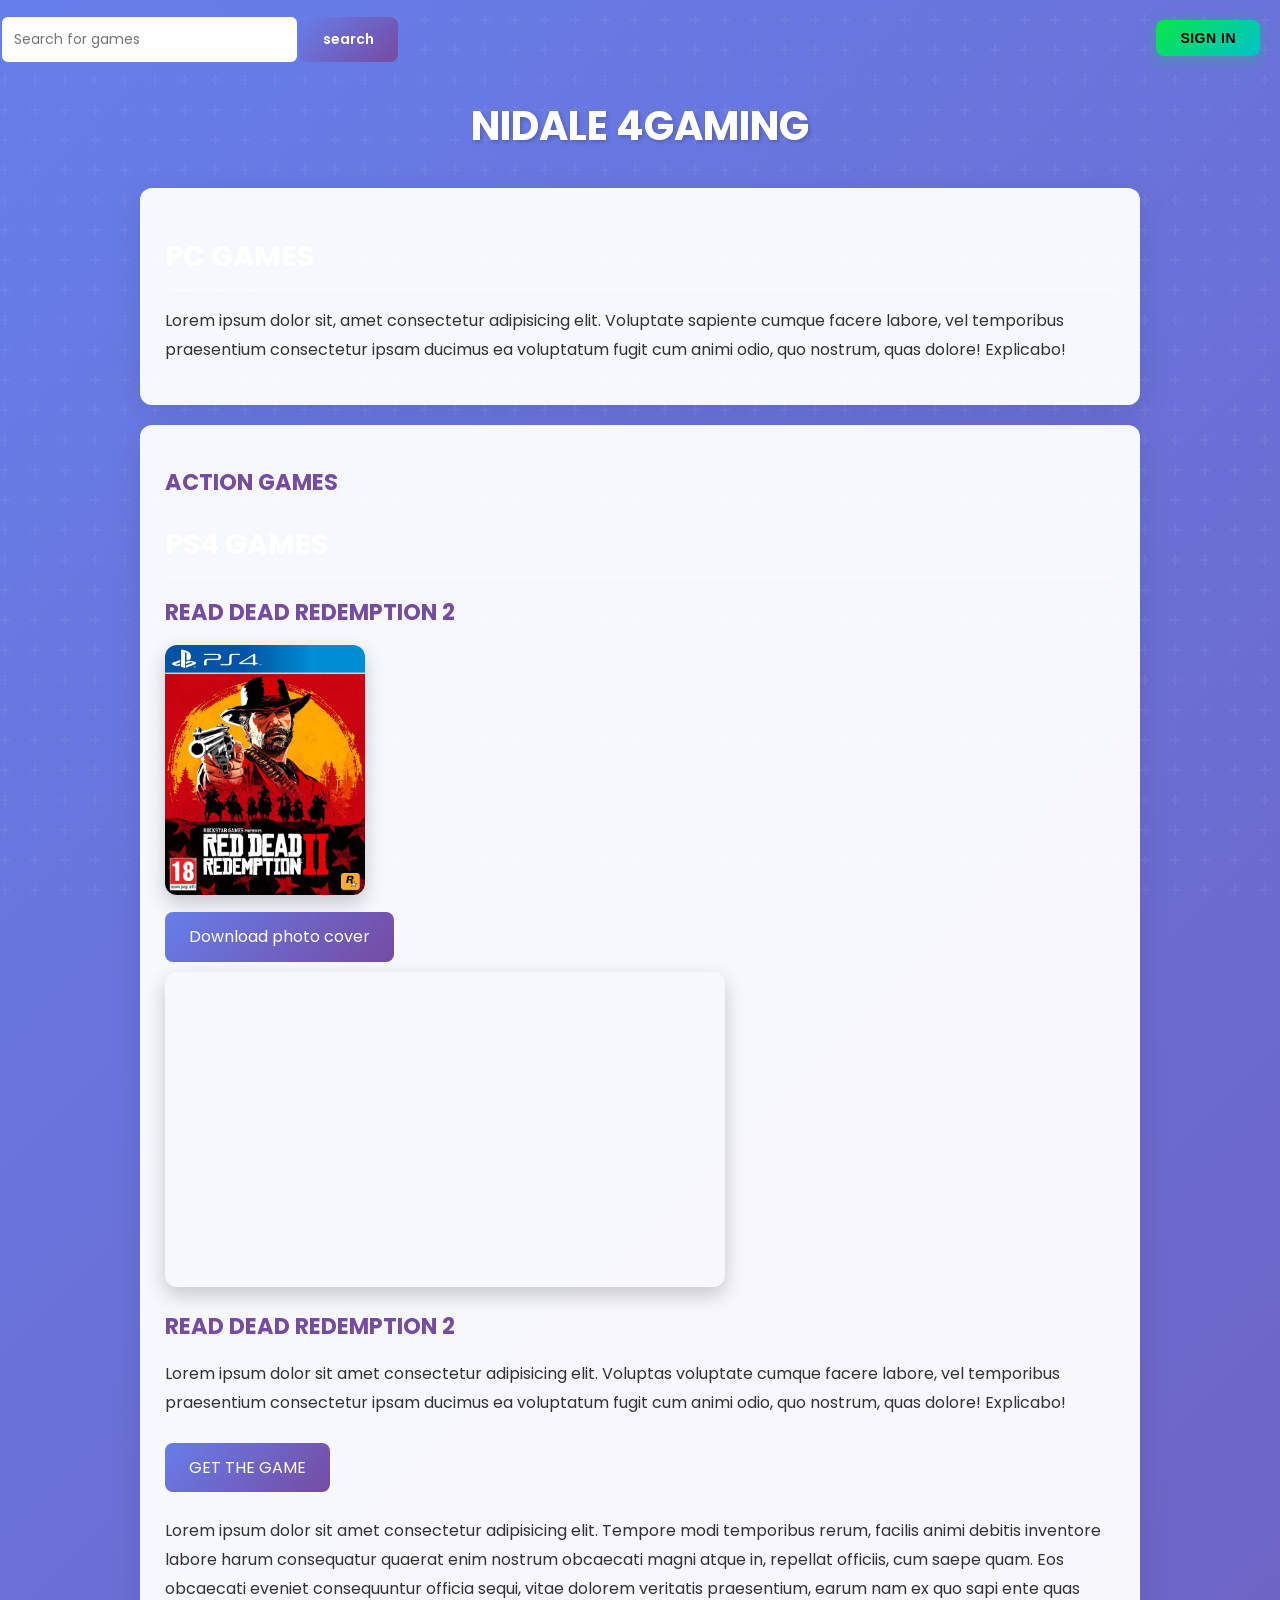
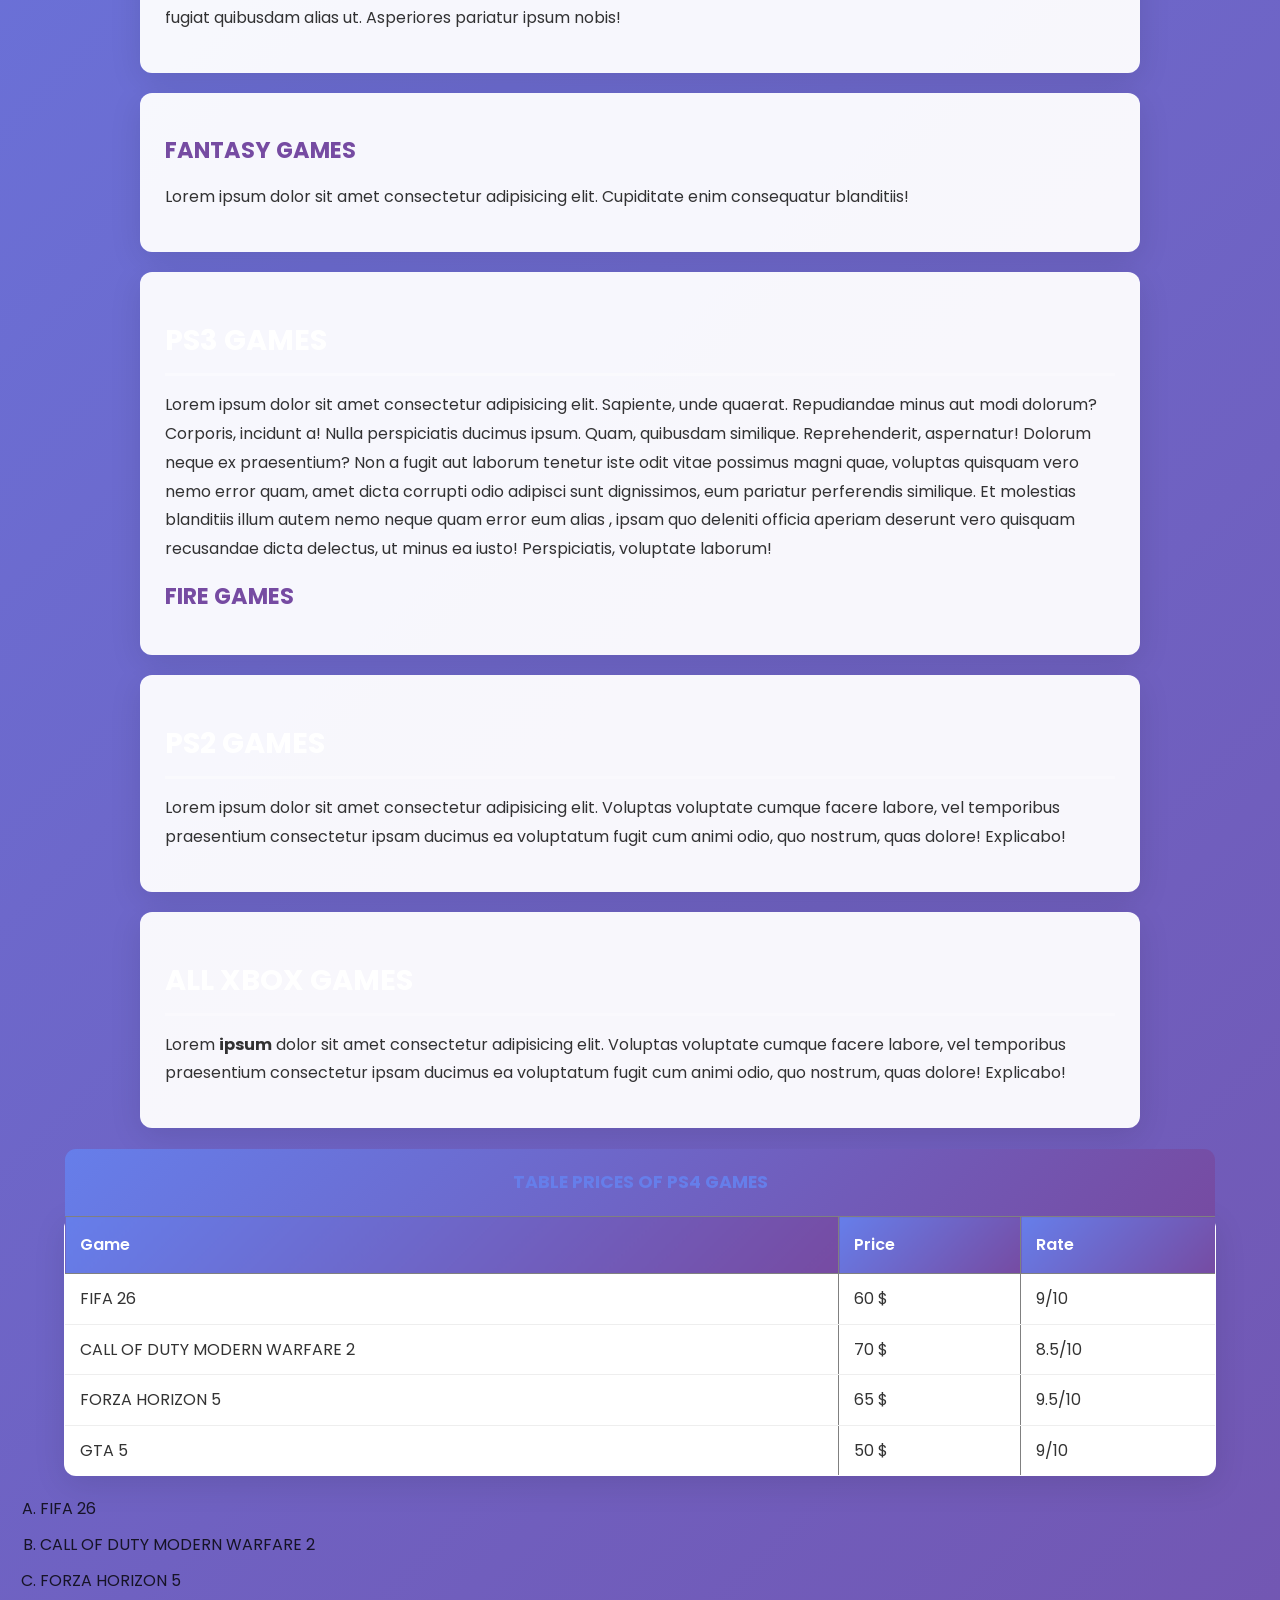
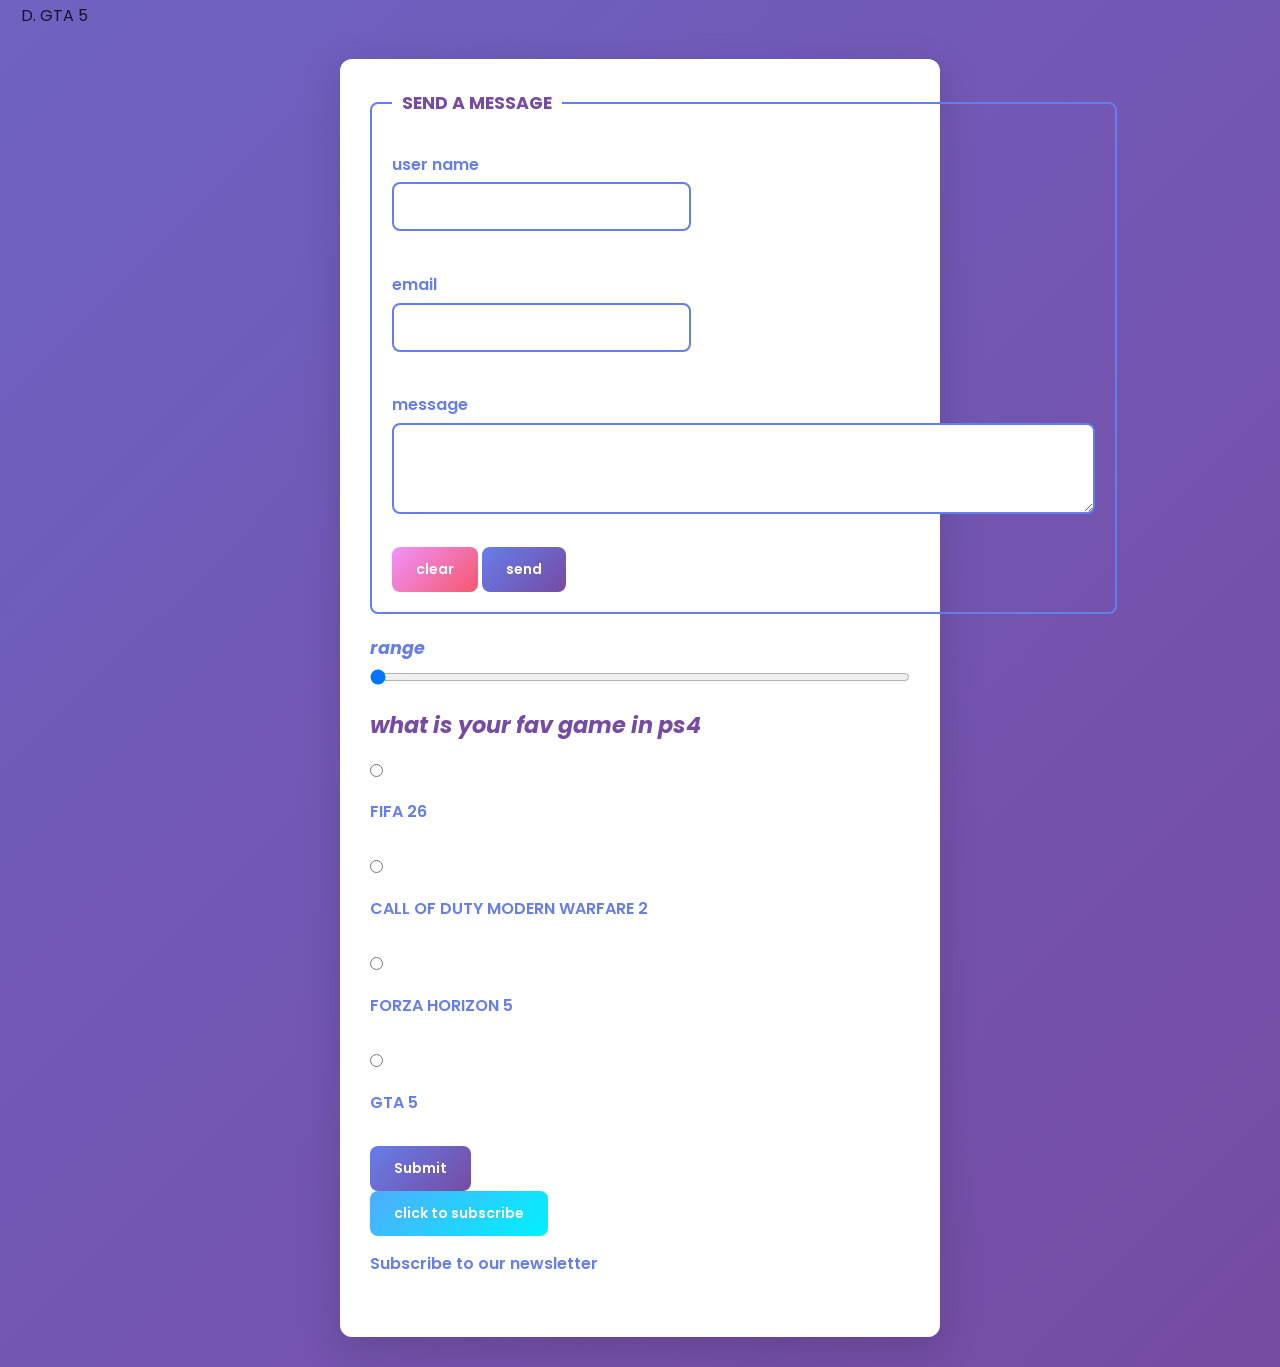
==== index.html @ a17e1242 "Add files via upload" ====
<!DOCTYPE html>
<html lang="en">
<head>
    <meta charset="UTF-8">
    <meta name="viewport" content="width=device-width, initial-scale=1.0">
    <title>NIDALE 4GAMING</title>
    <link href="https://fonts.googleapis.com/css2?family=Poppins:wght@400;600;700&display=swap" rel="stylesheet">
    <style>
        * {
            margin: 0;
            padding: 0;
            box-sizing: border-box;
        }
        
        body {
            font-family: 'Poppins', sans-serif;
            background: linear-gradient(135deg, #667eea 0%, #764ba2 100%);
            color: #333;
            line-height: 1.6;
        }
        
        body::before {
            content: '';
            position: fixed;
            width: 100%;
            height: 100%;
            background: url("data:image/svg+xml,%3Csvg width='60' height='60' viewBox='0 0 60 60' xmlns='http://www.w3.org/2000/svg'%3E%3Cg fill='none' fill-rule='evenodd'%3E%3Cg fill='%23ffffff' fill-opacity='0.05'%3E%3Cpath d='M36 34v-4h-2v4h-4v2h4v4h2v-4h4v-2h-4zm0-30V0h-2v4h-4v2h4v4h2V6h4V4h-4zM6 34v-4H4v4H0v2h4v4h2v-4h4v-2H6zM6 4V0H4v4H0v2h4v4h2V6h4V4H6z'/%3E%3C/g%3E%3C/g%3E%3C/svg%3E");
            pointer-events: none;
            z-index: -1;
        }
        
        h1 {
            text-align: center;
            font-size: 2.5rem;
            margin: 30px 0;
            color: white;
            text-shadow: 2px 2px 4px rgba(0, 0, 0, 0.2);
            animation: slideDown 0.8s ease-out;
        }
        
        h2 {
            color: white;
            font-size: 1.8rem;
            margin: 20px 0 10px;
            border-bottom: 3px solid rgba(255, 255, 255, 0.3);
            padding-bottom: 10px;
            animation: fadeInLeft 0.6s ease-out;
        }
        
        h3 {
            color: #764ba2;
            font-size: 1.4rem;
            margin: 15px 0;
            animation: fadeInRight 0.6s ease-out;
        }
        
        h4 {
            color: #667eea;
            font-size: 1.1rem;
        }
        
        p {
            margin: 15px 0;
            color: rgba(0, 0, 0, 0.8);
            line-height: 1.8;
        }
        
        a {
            color: white;
            text-decoration: none;
            transition: all 0.3s ease;
            position: relative;
            display: inline-block;
        }
        
        a:hover {
            transform: translateY(-3px);
            text-shadow: 0 5px 15px rgba(0, 0, 0, 0.3);
        }
        
        section {
            background: rgba(255, 255, 255, 0.95);
            padding: 25px;
            margin: 20px auto;
            border-radius: 12px;
            max-width: 1000px;
            box-shadow: 0 8px 32px rgba(0, 0, 0, 0.1);
            animation: fadeInUp 0.6s ease-out;
        }
        
        input[type="search"],
        input[type="text"],
        input[type="email"],
        textarea {
            padding: 12px;
            border: 2px solid #667eea;
            border-radius: 8px;
            font-size: 14px;
            transition: all 0.3s ease;
            font-family: inherit;
        }
        
        input[type="search"]:focus,
        input[type="text"]:focus,
        input[type="email"]:focus,
        textarea:focus {
            outline: none;
            border-color: #764ba2;
            box-shadow: 0 0 15px rgba(102, 126, 234, 0.3);
            transform: scale(1.02);
        }
        
        input[type="submit"],
        input[type="reset"],
        input[type="button"] {
            padding: 12px 24px;
            border: none;
            border-radius: 8px;
            font-weight: 600;
            cursor: pointer;
            transition: all 0.3s ease;
            font-size: 14px;
            font-family: inherit;
        }
        
        input[type="submit"] {
            background: linear-gradient(135deg, #667eea 0%, #764ba2 100%);
            color: white;
        }
        
        input[type="submit"]:hover {
            transform: translateY(-3px);
            box-shadow: 0 10px 25px rgba(102, 126, 234, 0.4);
        }
        
        input[type="submit"]:active {
            transform: translateY(-1px);
        }
        
        input[type="reset"] {
            background: linear-gradient(135deg, #f093fb 0%, #f5576c 100%);
            color: white;
        }
        
        input[type="reset"]:hover {
            transform: translateY(-3px);
            box-shadow: 0 10px 25px rgba(245, 87, 108, 0.4);
        }
        
        input[type="button"] {
            background: linear-gradient(135deg, #4facfe 0%, #00f2fe 100%);
            color: white;
        }
        
        input[type="button"]:hover {
            transform: translateY(-3px);
            box-shadow: 0 10px 25px rgba(79, 172, 254, 0.4);
        }
        
        a[download],
        a[href *="ROCKSTAR"] {
            background: linear-gradient(135deg, #667eea 0%, #764ba2 100%);
            color: white;
            padding: 12px 24px;
            border-radius: 8px;
            display: inline-block;
            margin: 10px 0;
        }
        
        a[download]:hover,
        a[href *="ROCKSTAR"]:hover {
            transform: translateY(-3px);
            box-shadow: 0 10px 25px rgba(102, 126, 234, 0.4);
        }
        
        img {
            border-radius: 12px;
            transition: transform 0.3s ease;
            box-shadow: 0 8px 20px rgba(0, 0, 0, 0.2);
        }
        
        img:hover {
            transform: scale(1.08) rotate(1deg);
        }
        
        iframe {
            border-radius: 12px;
            box-shadow: 0 8px 20px rgba(0, 0, 0, 0.2);
            transition: transform 0.3s ease;
        }
        
        iframe:hover {
            transform: translateY(-5px);
        }
        
        table {
            width: 90%;
            margin: 20px auto;
            border-collapse: collapse;
            background: white;
            border-radius: 12px;
            overflow: hidden;
            box-shadow: 0 8px 32px rgba(0, 0, 0, 0.1);
        }
        
        table caption {
            background: linear-gradient(135deg, #667eea 0%, #764ba2 100%);
            color: white;
            padding: 20px;
            font-size: 1.2rem;
            font-weight: 600;
        }
        
        table th {
            background: linear-gradient(135deg, #667eea 0%, #764ba2 100%);
            color: white;
            padding: 15px;
            text-align: left;
            font-weight: 600;
        }
        
        table td {
            padding: 12px 15px;
            border-bottom: 1px solid #eee;
        }
        
        table tbody tr:hover {
            background: rgba(102, 126, 234, 0.1);
            transform: scale(1.01);
            transition: all 0.2s ease;
        }
        
        form {
            background: white;
            padding: 30px;
            border-radius: 12px;
            max-width: 600px;
            margin: 30px auto;
            box-shadow: 0 12px 40px rgba(0, 0, 0, 0.15);
        }
        
        fieldset {
            border: 2px solid #667eea;
            border-radius: 8px;
            padding: 20px;
            margin-bottom: 20px;
        }
        
        legend {
            color: #764ba2;
            font-weight: 700;
            padding: 0 10px;
            font-size: 1.1rem;
        }
        
        label {
            display: block;
            margin: 15px 0 5px;
            font-weight: 600;
            color: #667eea;
        }
        
        input[type="radio"],
        input[type="checkbox"] {
            margin-right: 8px;
            cursor: pointer;
            accent-color: #667eea;
        }
        
        input[type="range"] {
            width: 100%;
            cursor: pointer;
        }
        
        ol, ul {
            margin: 20px 0 20px 40px;
            color: rgba(0, 0, 0, 0.8);
        }
        
        li {
            margin: 10px 0;
            transition: all 0.2s ease;
        }
        
        li:hover {
            color: #667eea;
            transform: translateX(5px);
        }
        
        hr {
            border: none;
            height: 2px;
            background: linear-gradient(90deg, transparent, #667eea, transparent);
            margin: 30px 0;
        }
        
        div {
            animation: fadeIn 0.8s ease-out;
        }
        
        @keyframes slideDown {
            from {
                opacity: 0;
                transform: translateY(-30px);
            }
            to {
                opacity: 1;
                transform: translateY(0);
            }
        }
        
        @keyframes fadeInUp {
            from {
                opacity: 0;
                transform: translateY(20px);
            }
            to {
                opacity: 1;
                transform: translateY(0);
            }
        }
        
        @keyframes fadeInLeft {
            from {
                opacity: 0;
                transform: translateX(-20px);
            }
            to {
                opacity: 1;
                transform: translateX(0);
            }
        }
        
        @keyframes fadeInRight {
            from {
                opacity: 0;
                transform: translateX(20px);
            }
            to {
                opacity: 1;
                transform: translateX(0);
            }
        }
        
        @keyframes fadeIn {
            from {
                opacity: 0;
            }
            to {
                opacity: 1;
            }
        }
        
        @media (max-width: 768px) {
            h1 {
                font-size: 2rem;
            }
            
            h2 {
                font-size: 1.5rem;
            }
            
            section, form {
                margin: 15px;
                padding: 15px;
            }
            
            table {
                width: 95%;
            }
        }

        /* Sign In Button Styles */
        .signin-btn {
            position: fixed;
            top: 20px;
            right: 20px;
            z-index: 100;
            padding: 10px 24px;
            background: linear-gradient(135deg, #08e647 0%, #00c3cc 100%);
            color: black;
            border: none;
            border-radius: 8px;
            font-weight: 700;
            font-size: 14px;
            cursor: pointer;
            transition: all 0.4s cubic-bezier(0.34, 1.56, 0.64, 1);
            box-shadow: 0 4px 15px rgba(8, 230, 71, 0.3);
            text-transform: uppercase;
            letter-spacing: 0.5px;
        }

        .signin-btn:hover {
            transform: translateY(-3px) scale(1.05);
            box-shadow: 0 12px 25px rgba(8, 230, 71, 0.5), 0 0 30px rgba(0, 195, 204, 0.4);
            background: linear-gradient(135deg, #00c3cc 0%, #08e647 100%);
        }

        .signin-btn:active {
            transform: translateY(-1px) scale(0.98);
        }

        /* Modal Login Styles */
        .login-modal {
            display: none;
            position: fixed;
            z-index: 1000;
            left: 0;
            top: 0;
            width: 100%;
            height: 100%;
            background: rgba(0, 0, 0, 0.7);
            backdrop-filter: blur(4px);
            animation: fadeIn 0.3s ease;
        }

        .login-modal.active {
            display: flex;
            justify-content: center;
            align-items: center;
        }

        .login-modal-content {
            background: linear-gradient(135deg, #1a1a2e 0%, #16213e 100%);
            padding: 40px;
            border-radius: 16px;
            max-width: 450px;
            width: 90%;
            box-shadow: 0 20px 60px rgba(0, 0, 0, 0.4);
            animation: slideUp 0.4s cubic-bezier(0.34, 1.56, 0.64, 1);
            position: relative;
        }

        .login-modal-content h2 {
            color: #e8f1ff;
            font-size: 22px;
            margin-bottom: 10px;
            text-align: center;
            border: none;
            padding: 0;
        }

        .login-modal-content p {
            color: #a0b0c8;
            text-align: center;
            font-size: 13px;
            margin-bottom: 20px;
        }

        .close-modal {
            position: absolute;
            right: 20px;
            top: 20px;
            font-size: 28px;
            font-weight: bold;
            color: #e8f1ff;
            cursor: pointer;
            background: none;
            border: none;
            transition: transform 0.2s ease;
        }

        .close-modal:hover {
            transform: rotate(90deg);
        }

        .modal-form {
            display: flex;
            flex-direction: column;
        }

        .modal-form .input-box {
            margin-bottom: 18px;
        }

        .modal-form label {
            color: #e8f1ff;
            font-size: 13px;
            display: block;
            margin-bottom: 6px;
            font-weight: 600;
        }

        .modal-form input {
            width: 100%;
            padding: 12px;
            border-radius: 8px;
            border: 1px solid #0d7376;
            background: #0f1419;
            color: white;
            outline: none;
            transition: all 0.3s ease;
            font-family: inherit;
        }

        .modal-form input:focus {
            box-shadow: 0 0 15px rgba(8, 230, 71, 0.4);
            border-color: #08e647;
            background: #151b24;
        }

        .modal-form .forgot-pwd {
            text-align: right;
            margin-bottom: 14px;
        }

        .modal-form .forgot-pwd a {
            color: #6ba3ff;
            font-size: 12px;
            text-decoration: none;
            transition: color 0.3s ease;
        }

        .modal-form .forgot-pwd a:hover {
            color: #8bb7ff;
        }

        .modal-form .login-btn {
            width: 100%;
            padding: 12px;
            border: none;
            border-radius: 8px;
            background: linear-gradient(135deg, #08e647 0%, #00c3cc 100%);
            color: black;
            font-weight: bold;
            cursor: pointer;
            position: relative;
            overflow: hidden;
            transition: all 0.4s cubic-bezier(0.34, 1.56, 0.64, 1);
            box-shadow: 0 4px 15px rgba(8, 230, 71, 0.3);
            text-transform: uppercase;
            letter-spacing: 0.5px;
            font-size: 13px;
        }

        .modal-form .login-btn:hover {
            transform: translateY(-3px) scale(1.02);
            box-shadow: 0 12px 25px rgba(8, 230, 71, 0.5);
        }

        .modal-form .login-btn:active {
            transform: translateY(-1px) scale(0.98);
        }

        .modal-divider {
            text-align: center;
            margin: 16px 0;
            color: #7a8fa8;
            font-size: 12px;
            position: relative;
        }

        .modal-divider::before,
        .modal-divider::after {
            content: '';
            position: absolute;
            top: 50%;
            width: 30%;
            height: 1px;
            background: #0d7376;
        }

        .modal-divider::before {
            left: 0;
        }

        .modal-divider::after {
            right: 0;
        }

        .modal-signup {
            text-align: center;
            color: #a0b0c8;
            font-size: 12px;
            margin-top: 16px;
        }

        .modal-signup a {
            color: #6ba3ff;
            text-decoration: none;
            font-weight: 600;
            transition: color 0.3s ease;
        }

        .modal-signup a:hover {
            color: #8bb7ff;
        }

        @keyframes slideUp {
            from {
                opacity: 0;
                transform: translateY(30px);
            }
            to {
                opacity: 1;
                transform: translateY(0);
            }
        }
    </style>
</head>
<body>
   <!-- Sign In Button -->
   <button class="signin-btn" id="signinBtn">Sign In</button>

   <!-- Login Modal -->
   <div class="login-modal" id="loginModal">
      <div class="login-modal-content">
         <button class="close-modal" id="closeModal">&times;</button>
         
         <h2>Sign in to Your Account</h2>
         <p>Access exclusive gaming content and features</p>

         <form class="modal-form" method="post">
            <div class="input-box">
               <label for="modal-email">Email <span style="color:#ff6b6b;">*</span></label>
               <input type="email" id="modal-email" name="email" placeholder="Enter your email" required>
            </div>

            <div class="input-box">
               <label for="modal-password">Password <span style="color:#ff6b6b;">*</span></label>
               <input type="password" id="modal-password" name="password" placeholder="Enter your password" required>
            </div>

            <div class="forgot-pwd">
               <a href="#">Forgot Password?</a>
            </div>

            <button type="submit" class="login-btn">Sign In</button>
         </form>

         <div class="modal-divider">or</div>

         <div style="text-align:center; margin-bottom:16px;">
            <a href="#" style="display:inline-block; width:100%; padding:10px; background:linear-gradient(135deg, rgba(255,255,255,0.1), rgba(0,0,0,0.1)); border:1px solid rgba(255,255,255,0.1); border-radius:8px; color:#e8f1ff; text-decoration:none; font-size:13px; font-weight:600; transition:all 0.3s ease;">
               Sign in with Google
            </a>
         </div>

         <div class="modal-signup">
            Don't have an account? <a href="#">Create Now</a>
         </div>
      </div>
   </div>

   <div>
      <label for="search">
      <input type="search" id="search" name="search" placeholder="Search for games "><input type="submit" value="search">
      </label>
   </div>
 <h1>NIDALE 4GAMING</h1>
 <section>
  <h2>PC GAMES</h2>
<P>Lorem ipsum dolor sit, amet consectetur adipisicing elit. Voluptate sapiente 
    cumque facere labore, vel temporibus praesentium consectetur
     ipsam ducimus ea voluptatum fugit cum animi odio, quo nostrum,
      quas dolore! Explicabo!
 </P>
 </section>
 
<section>
<H3>ACTION GAMES</H3>
 <H2>PS4 GAMES</H2>
 <H3>READ DEAD REDEMPTION 2  </H3>
 <img width="200" title="RED DEAD 2 PS4 " src="rdr2.jpg" >
 <br>
 <a download="RDR2 PS4 COVER" href="rdr2.jpg" >Download photo cover</a>
 <br>
<iframe 
    width="560" 
    height="315" 
    src="https://www.youtube-nocookie.com/embed/gmA6MrX81z4" 
    title="YouTube video player" 
    frameborder="0" 
    allow="accelerometer; autoplay; clipboard-write; encrypted-media; gyroscope; picture-in-picture; web-share" 
    allowfullscreen>
</iframe>
 <p></p>
<h3>READ DEAD REDEMPTION 2</h3>

 <P>Lorem ipsum dolor sit amet consectetur adipisicing elit. Voluptas
     voluptate cumque facere labore, vel temporibus praesentium consectetur
      ipsam ducimus ea voluptatum fugit cum animi odio, quo nostrum,
       quas dolore! Explicabo!</P>
 <a  href="http://WWW.ROCKSTARGAMES.COM">GET THE GAME </a>
 <P>Lorem ipsum dolor sit amet consectetur adipisicing elit. Tempore modi
     temporibus rerum, facilis animi debitis inventore labore harum consequatur
      quaerat enim nostrum obcaecati magni atque in, repellat officiis, cum saepe
       quam. Eos obcaecati eveniet consequuntur officia sequi, vitae dolorem veritatis
        praesentium, earum nam ex quo sapi
    ente quas fugiat quibusdam alias ut. Asperiores pariatur ipsum nobis! </P>
</section>

<section>
<H3>FANTASY GAMES</H3> 
<P>Lorem ipsum dolor sit amet consectetur adipisicing elit.
     Cupiditate enim consequatur blanditiis!</P>
</section>

<section>
 <H2>PS3 GAMES</H2>
 <P>Lorem ipsum dolor sit amet consectetur adipisicing elit. Sapiente, unde quaerat.
    Repudiandae minus aut modi dolorum? Corporis, incidunt a! Nulla perspiciatis
     ducimus ipsum. Quam, quibusdam similique. Reprehenderit, aspernatur!
      Dolorum neque ex praesentium? Non a fugit aut laborum tenetur iste odit 
      vitae possimus magni quae, voluptas quisquam vero nemo error quam, amet
       dicta corrupti odio adipisci sunt dignissimos, eum pariatur perferendis 
       similique. Et molestias blanditiis illum autem nemo neque quam error eum alias
       , ipsam quo deleniti officia aperiam deserunt vero quisquam recusandae 
    dicta delectus, ut minus ea iusto! Perspiciatis, voluptate laborum!</P>
 <H3>FIRE GAMES</H3>
</section>

<section>
 <H2>PS2 GAMES</H2>
   <P>Lorem ipsum dolor sit amet consectetur adipisicing elit. Voluptas voluptate cumque facere labore,
      vel temporibus praesentium consectetur ipsam ducimus ea voluptatum fugit cum animi odio,
         quo nostrum, quas dolore! Explicabo!</P>
</section>

<section>
 <H2>ALL XBOX GAMES</H2>
      <p>
         Lorem <strong>ipsum</strong> dolor sit amet consectetur adipisicing elit.
          Voluptas voluptate cumque facere labore, vel temporibus praesentium 
          consectetur ipsam ducimus ea voluptatum fugit cum animi odio, quo nostrum, quas dolore! Explicabo!
      </p>
</section>

 <table  border="1">
    <caption><H4>TABLE  PRICES OF PS4 GAMES</H4></caption>
      <thead>
         <tr>
         <th>Game</th>
         <th>Price</th>
         <th>Rate</th>
         </tr>
      </thead>
      <tbody>
           <tr>
           <td>FIFA 26</td>
           <td>60 $</td>
           <td>9/10</td>
           </tr>
              <tr>
               <td>CALL OF DUTY MODERN WARFARE 2</td>
               <td>70 $</td>
               <td>8.5/10</td>
            </tr>
             <tr>
              <td>FORZA HORIZON 5</td>   
               <td>65 $</td>
                <td>9.5/10</td>
            </tr>
            <tr>
                <td>GTA 5</td>
                <td>50 $</td>
                <td>9/10</td>
            </tr>
        </tbody>
    </table>

    <ol type="A">
                <LI>FIFA 26</LI>
                <LI>CALL OF DUTY MODERN WARFARE 2</LI>
                <LI>FORZA HORIZON 5</LI>
                <LI>GTA 5</LI>
    </ol>

    <form method="post" >
        <fieldset>
            <legend>SEND A MESSAGE </legend>
 <label for="txt">user name</label>
 <input type="text" id="txt" name="txt" required><br><br>
 <label for="email">email</label>
 <input type="email" id="email" name="email" required><br><br>
 <label for="msg">message</label>
 <textarea id="msg" name="msg" required rows="3" cols="55"></textarea><br><br> 
 <input type="reset" value="clear">
 <input type="submit" value="send">
         </fieldset>   
<label for="range"><i><h4>range</h4></i></label>
<input type="range" id="range" name="range" min="0" max="10" value="0" step="1">
<h3><i>what is your fav game in ps4 </i></h3>
   <div>
      <input type="radio" id="fifa" name="favgame" value="fifa">
      <label for="fifa">FIFA 26</label><br>
      <input type="radio" id="cod" name="favgame" value="cod">
      <label for="cod">CALL OF DUTY MODERN WARFARE 2</label><br>
      <input type="radio" id="forza" name="favgame" value="forza">
      <label for="forza">FORZA HORIZON 5</label><br>
      <input type="radio" id="gta" name="favgame" value="gta">
      <label for="gta">GTA 5</label><br>
      <input type="submit">
   </div>
   <input type="button" id="subscribe" name="subscribe" value="click to subscribe"><br>
<label for="subscribe">Subscribe to our newsletter</label><br>
</form>
</body>

<script>
   // Modal Login Functionality
   const signinBtn = document.getElementById('signinBtn');
   const loginModal = document.getElementById('loginModal');
   const closeModal = document.getElementById('closeModal');

   // Open modal
   signinBtn.addEventListener('click', function() {
      loginModal.classList.add('active');
      document.body.style.overflow = 'hidden';
   });

   // Close modal
   closeModal.addEventListener('click', function() {
      loginModal.classList.remove('active');
      document.body.style.overflow = 'auto';
   });

   // Close modal when clicking outside
   window.addEventListener('click', function(event) {
      if (event.target === loginModal) {
         loginModal.classList.remove('active');
         document.body.style.overflow = 'auto';
      }
   });

   // Close on Escape key
   document.addEventListener('keydown', function(event) {
      if (event.key === 'Escape') {
         loginModal.classList.remove('active');
         document.body.style.overflow = 'auto';
      }
   });

   // Form submission (optional - for demonstration)
   document.querySelector('.modal-form').addEventListener('submit', function(e) {
      e.preventDefault();
      const email = document.getElementById('modal-email').value;
      const password = document.getElementById('modal-password').value;
      
      // You can add your login logic here
      console.log('Login attempt with:', { email, password });
      alert('Login functionality ready to be integrated!');
      
      // Close modal after attempt
      loginModal.classList.remove('active');
      document.body.style.overflow = 'auto';
   });
</script>

</html>
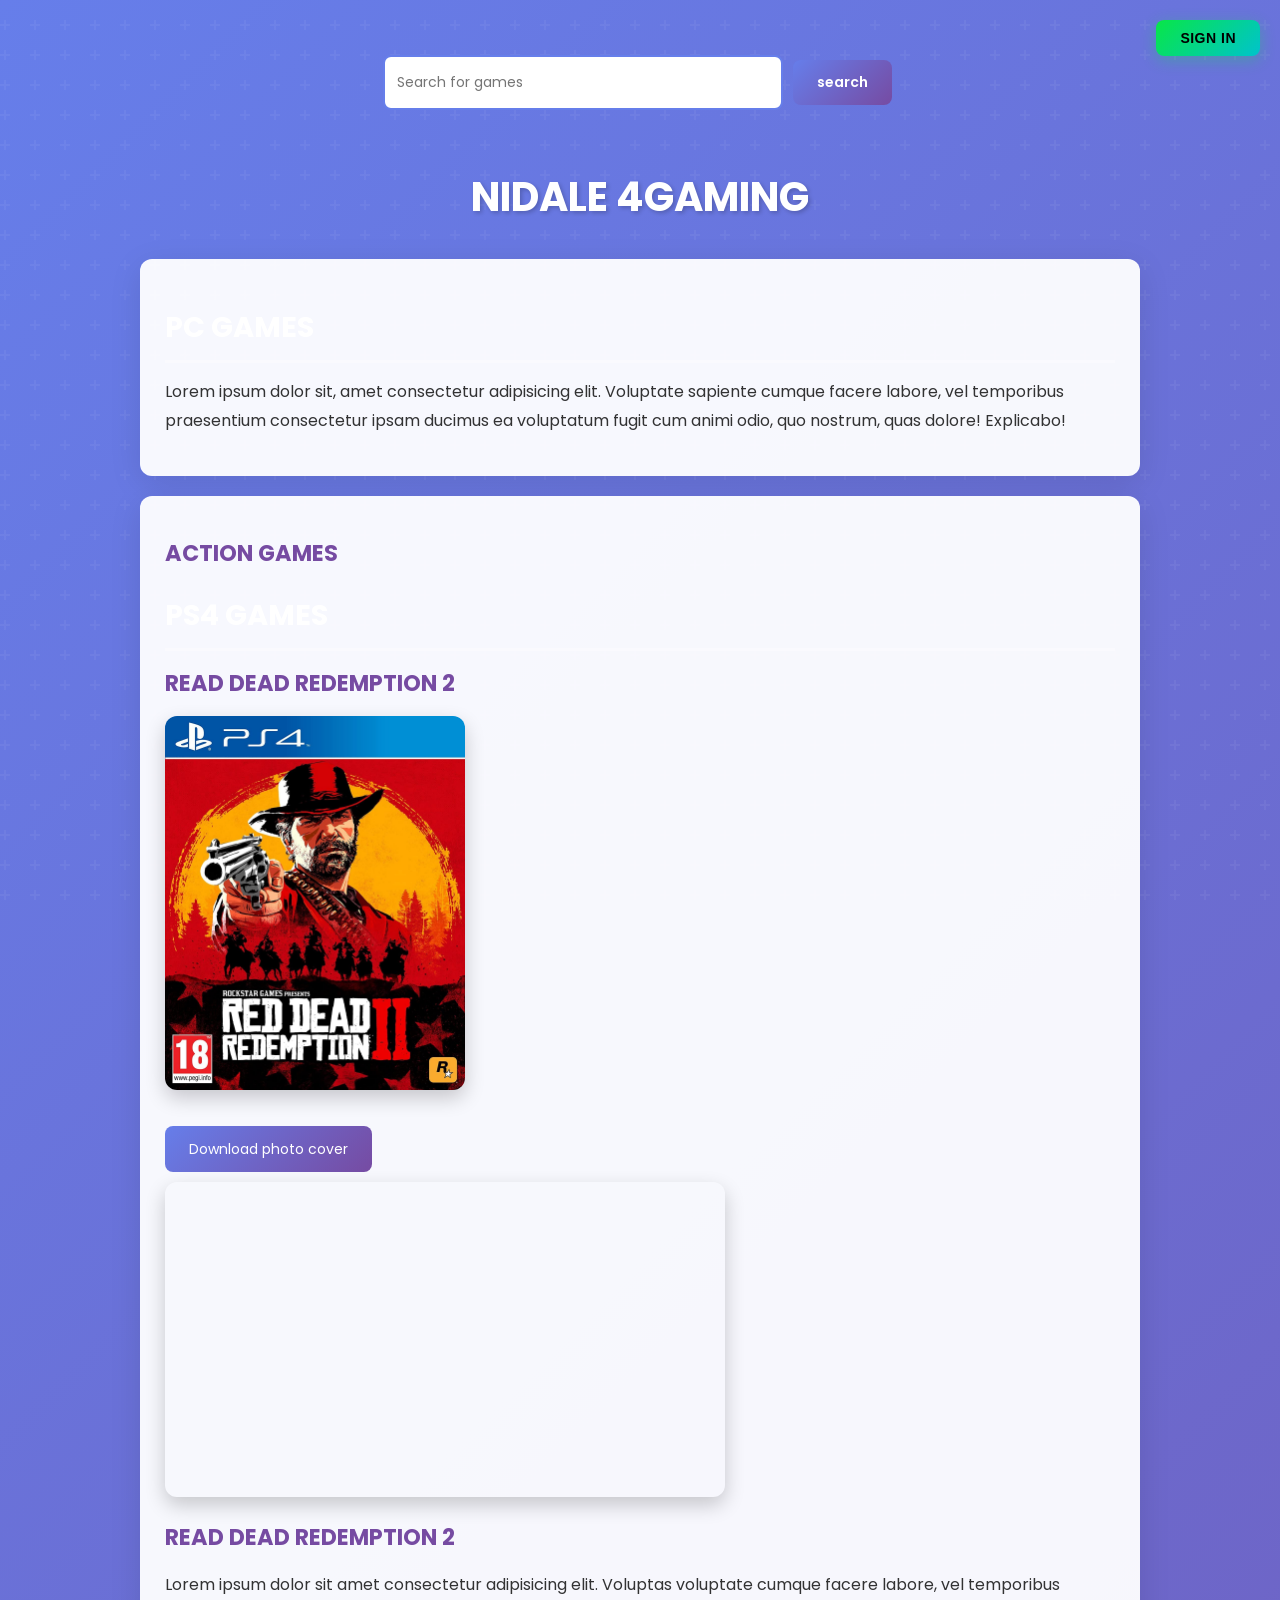
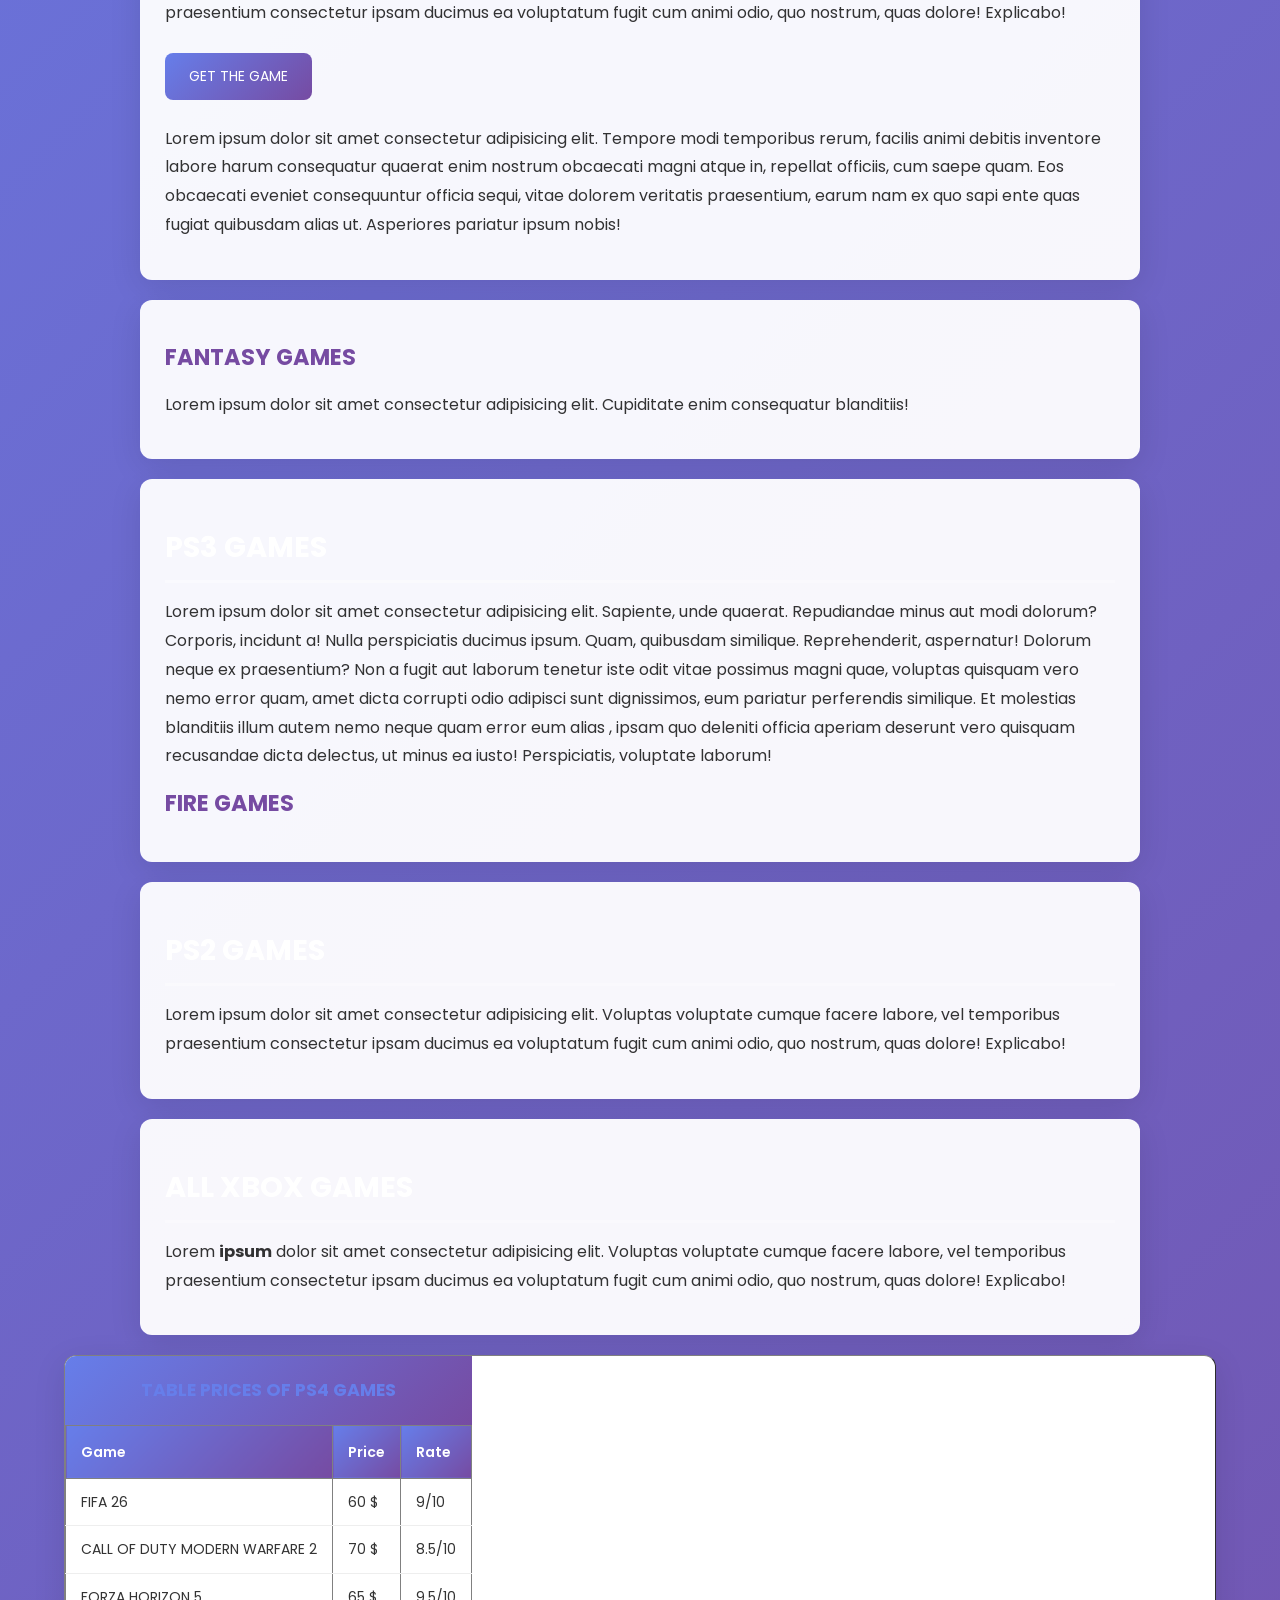
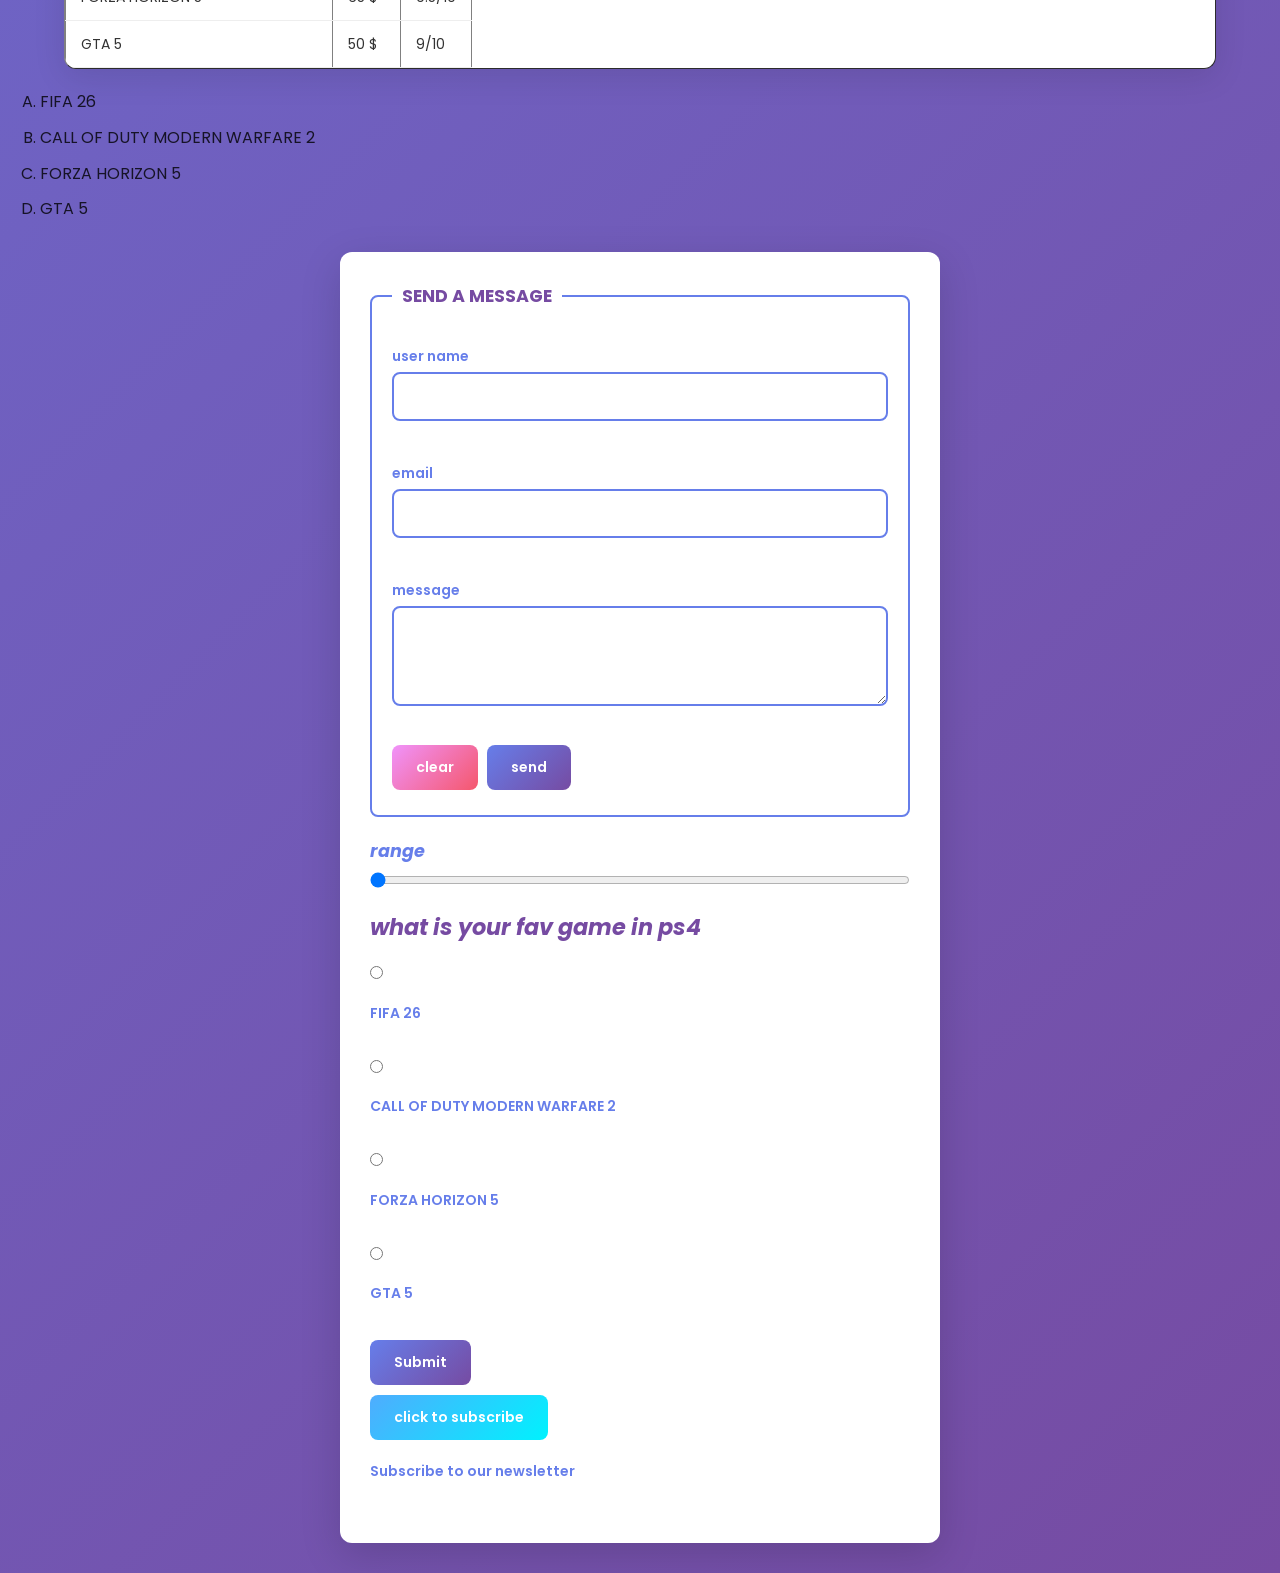
==== commit 657bd588: "Add files via upload" ====
--- a/index.html
+++ b/index.html
@@ -31,7 +31,7 @@
         
         h1 {
             text-align: center;
-            font-size: 2.5rem;
+            font-size: clamp(1.5rem, 5vw, 2.5rem);
             margin: 30px 0;
             color: white;
             text-shadow: 2px 2px 4px rgba(0, 0, 0, 0.2);
@@ -40,7 +40,7 @@
         
         h2 {
             color: white;
-            font-size: 1.8rem;
+            font-size: clamp(1.3rem, 4vw, 1.8rem);
             margin: 20px 0 10px;
             border-bottom: 3px solid rgba(255, 255, 255, 0.3);
             padding-bottom: 10px;
@@ -49,14 +49,14 @@
         
         h3 {
             color: #764ba2;
-            font-size: 1.4rem;
+            font-size: clamp(1rem, 3vw, 1.4rem);
             margin: 15px 0;
             animation: fadeInRight 0.6s ease-out;
         }
         
         h4 {
             color: #667eea;
-            font-size: 1.1rem;
+            font-size: clamp(0.9rem, 2vw, 1.1rem);
         }
         
         p {
@@ -80,10 +80,11 @@
         
         section {
             background: rgba(255, 255, 255, 0.95);
-            padding: 25px;
+            padding: clamp(15px, 5vw, 25px);
             margin: 20px auto;
             border-radius: 12px;
             max-width: 1000px;
+            width: 90%;
             box-shadow: 0 8px 32px rgba(0, 0, 0, 0.1);
             animation: fadeInUp 0.6s ease-out;
         }
@@ -95,9 +96,12 @@
             padding: 12px;
             border: 2px solid #667eea;
             border-radius: 8px;
-            font-size: 14px;
+            font-size: clamp(12px, 2vw, 14px);
             transition: all 0.3s ease;
             font-family: inherit;
+            width: 100%;
+            max-width: 100%;
+            box-sizing: border-box;
         }
         
         input[type="search"]:focus,
@@ -113,14 +117,15 @@
         input[type="submit"],
         input[type="reset"],
         input[type="button"] {
-            padding: 12px 24px;
+            padding: clamp(10px, 2vw, 12px) clamp(20px, 3vw, 24px);
             border: none;
             border-radius: 8px;
             font-weight: 600;
             cursor: pointer;
             transition: all 0.3s ease;
-            font-size: 14px;
+            font-size: clamp(12px, 2vw, 14px);
             font-family: inherit;
+            margin: 5px 5px 5px 0;
         }
         
         input[type="submit"] {
@@ -161,10 +166,12 @@
         a[href *="ROCKSTAR"] {
             background: linear-gradient(135deg, #667eea 0%, #764ba2 100%);
             color: white;
-            padding: 12px 24px;
+            padding: clamp(8px, 2vw, 12px) clamp(16px, 3vw, 24px);
             border-radius: 8px;
             display: inline-block;
-            margin: 10px 0;
+            margin: clamp(8px, 2vw, 10px) 0;
+            font-size: clamp(12px, 2vw, 14px);
+            text-align: center;
         }
         
         a[download]:hover,
@@ -177,6 +184,9 @@
             border-radius: 12px;
             transition: transform 0.3s ease;
             box-shadow: 0 8px 20px rgba(0, 0, 0, 0.2);
+            max-width: 100%;
+            height: auto;
+            display: block;
         }
         
         img:hover {
@@ -187,6 +197,10 @@
             border-radius: 12px;
             box-shadow: 0 8px 20px rgba(0, 0, 0, 0.2);
             transition: transform 0.3s ease;
+            max-width: 100%;
+            width: 100%;
+            height: auto;
+            aspect-ratio: 16/9;
         }
         
         iframe:hover {
@@ -194,33 +208,36 @@
         }
         
         table {
-            width: 90%;
+            width: min(90%, 1200px);
             margin: 20px auto;
             border-collapse: collapse;
             background: white;
             border-radius: 12px;
             overflow: hidden;
             box-shadow: 0 8px 32px rgba(0, 0, 0, 0.1);
+            display: block;
+            overflow-x: auto;
+            font-size: clamp(12px, 2vw, 14px);
         }
         
         table caption {
             background: linear-gradient(135deg, #667eea 0%, #764ba2 100%);
             color: white;
-            padding: 20px;
-            font-size: 1.2rem;
+            padding: clamp(10px, 3vw, 20px);
+            font-size: clamp(1rem, 2.5vw, 1.2rem);
             font-weight: 600;
         }
         
         table th {
             background: linear-gradient(135deg, #667eea 0%, #764ba2 100%);
             color: white;
-            padding: 15px;
+            padding: clamp(10px, 2vw, 15px);
             text-align: left;
             font-weight: 600;
         }
         
         table td {
-            padding: 12px 15px;
+            padding: clamp(8px, 2vw, 12px) clamp(8px, 2vw, 15px);
             border-bottom: 1px solid #eee;
         }
         
@@ -232,17 +249,18 @@
         
         form {
             background: white;
-            padding: 30px;
+            padding: clamp(20px, 5vw, 30px);
             border-radius: 12px;
             max-width: 600px;
             margin: 30px auto;
+            width: 90%;
             box-shadow: 0 12px 40px rgba(0, 0, 0, 0.15);
         }
         
         fieldset {
             border: 2px solid #667eea;
             border-radius: 8px;
-            padding: 20px;
+            padding: clamp(15px, 4vw, 20px);
             margin-bottom: 20px;
         }
         
@@ -250,7 +268,7 @@
             color: #764ba2;
             font-weight: 700;
             padding: 0 10px;
-            font-size: 1.1rem;
+            font-size: clamp(1rem, 2.5vw, 1.1rem);
         }
         
         label {
@@ -258,6 +276,7 @@
             margin: 15px 0 5px;
             font-weight: 600;
             color: #667eea;
+            font-size: clamp(13px, 2vw, 14px);
         }
         
         input[type="radio"],
@@ -351,22 +370,123 @@
             }
         }
         
+        /* Mobile Devices (< 480px) */
+        @media (max-width: 480px) {
+            body {
+                font-size: 14px;
+            }
+            
+            section {
+                width: 95%;
+                margin: 10px auto;
+                padding: 12px;
+            }
+            
+            form {
+                width: 95%;
+                margin: 15px auto;
+                padding: 15px;
+            }
+            
+            fieldset {
+                padding: 12px;
+            }
+            
+            table {
+                font-size: 12px;
+            }
+            
+            table th,
+            table td {
+                padding: 8px 5px;
+            }
+            
+            .signin-btn {
+                top: 10px;
+                right: 10px;
+                padding: 8px 12px;
+            }
+            
+            .login-modal-content {
+                width: 95%;
+                padding: 20px;
+            }
+            
+            input[type="submit"],
+            input[type="reset"],
+            input[type="button"] {
+                width: 100%;
+                margin-bottom: 10px;
+                margin-right: 0;
+            }
+            
+            ol, ul {
+                margin: 15px 0 15px 20px;
+            }
+        }
+        
+        /* Tablets (481px - 768px) */
         @media (max-width: 768px) {
             h1 {
-                font-size: 2rem;
+                font-size: 1.8rem;
+                margin: 20px 0;
             }
             
             h2 {
-                font-size: 1.5rem;
+                font-size: 1.4rem;
+            }
+            
+            h3 {
+                font-size: 1.1rem;
             }
             
             section, form {
-                margin: 15px;
-                padding: 15px;
+                width: 92%;
+                margin: 15px auto;
+                padding: 20px;
             }
             
             table {
                 width: 95%;
+            }
+            
+            .signin-btn {
+                top: 15px;
+                right: 15px;
+            }
+            
+            .login-modal-content {
+                max-width: 90%;
+                padding: 30px;
+            }
+            
+            input[type="submit"],
+            input[type="reset"],
+            input[type="button"] {
+                width: auto;
+            }
+        }
+        
+        /* Landscape mode on small devices */
+        @media (max-height: 500px) and (orientation: landscape) {
+            section, form {
+                margin: 10px auto;
+                padding: 15px;
+            }
+            
+            h1 {
+                margin: 10px 0;
+            }
+        }
+        
+        /* Large screens (> 1024px) */
+        @media (min-width: 1024px) {
+            section {
+                max-width: 1000px;
+            }
+            
+            form {
+                max-width: 600px;
             }
         }
 
@@ -376,13 +496,13 @@
             top: 20px;
             right: 20px;
             z-index: 100;
-            padding: 10px 24px;
+            padding: clamp(8px, 2vw, 10px) clamp(16px, 3vw, 24px);
             background: linear-gradient(135deg, #08e647 0%, #00c3cc 100%);
             color: black;
             border: none;
             border-radius: 8px;
             font-weight: 700;
-            font-size: 14px;
+            font-size: clamp(12px, 2vw, 14px);
             cursor: pointer;
             transition: all 0.4s cubic-bezier(0.34, 1.56, 0.64, 1);
             box-shadow: 0 4px 15px rgba(8, 230, 71, 0.3);
@@ -422,10 +542,10 @@
 
         .login-modal-content {
             background: linear-gradient(135deg, #1a1a2e 0%, #16213e 100%);
-            padding: 40px;
+            padding: clamp(20px, 5vw, 40px);
             border-radius: 16px;
             max-width: 450px;
-            width: 90%;
+            width: min(90%, 450px);
             box-shadow: 0 20px 60px rgba(0, 0, 0, 0.4);
             animation: slideUp 0.4s cubic-bezier(0.34, 1.56, 0.64, 1);
             position: relative;
@@ -433,7 +553,7 @@
 
         .login-modal-content h2 {
             color: #e8f1ff;
-            font-size: 22px;
+            font-size: clamp(18px, 4vw, 22px);
             margin-bottom: 10px;
             text-align: center;
             border: none;
@@ -443,7 +563,7 @@
         .login-modal-content p {
             color: #a0b0c8;
             text-align: center;
-            font-size: 13px;
+            font-size: clamp(12px, 2vw, 13px);
             margin-bottom: 20px;
         }
 
@@ -451,7 +571,7 @@
             position: absolute;
             right: 20px;
             top: 20px;
-            font-size: 28px;
+            font-size: clamp(24px, 5vw, 28px);
             font-weight: bold;
             color: #e8f1ff;
             cursor: pointer;
@@ -475,7 +595,7 @@
 
         .modal-form label {
             color: #e8f1ff;
-            font-size: 13px;
+            font-size: clamp(11px, 2vw, 13px);
             display: block;
             margin-bottom: 6px;
             font-weight: 600;
@@ -491,6 +611,8 @@
             outline: none;
             transition: all 0.3s ease;
             font-family: inherit;
+            font-size: clamp(12px, 2vw, 14px);
+            box-sizing: border-box;
         }
 
         .modal-form input:focus {
@@ -506,7 +628,7 @@
 
         .modal-form .forgot-pwd a {
             color: #6ba3ff;
-            font-size: 12px;
+            font-size: clamp(11px, 2vw, 12px);
             text-decoration: none;
             transition: color 0.3s ease;
         }
@@ -530,7 +652,7 @@
             box-shadow: 0 4px 15px rgba(8, 230, 71, 0.3);
             text-transform: uppercase;
             letter-spacing: 0.5px;
-            font-size: 13px;
+            font-size: clamp(11px, 2vw, 13px);
         }
 
         .modal-form .login-btn:hover {
@@ -546,7 +668,7 @@
             text-align: center;
             margin: 16px 0;
             color: #7a8fa8;
-            font-size: 12px;
+            font-size: clamp(11px, 2vw, 12px);
             position: relative;
         }
 
@@ -571,7 +693,7 @@
         .modal-signup {
             text-align: center;
             color: #a0b0c8;
-            font-size: 12px;
+            font-size: clamp(11px, 2vw, 12px);
             margin-top: 16px;
         }
 
@@ -642,9 +764,9 @@
       </div>
    </div>
 
-   <div>
-      <label for="search">
-      <input type="search" id="search" name="search" placeholder="Search for games "><input type="submit" value="search">
+   <div style="padding: clamp(10px, 2vw, 20px); margin: clamp(10px, 2vw, 20px);">
+      <label for="search" style="display: flex; gap: 10px; flex-wrap: wrap; justify-content: center;">
+      <input type="search" id="search" name="search" placeholder="Search for games" style="flex: 1; min-width: 200px; max-width: 400px;"><input type="submit" value="search">
       </label>
    </div>
  <h1>NIDALE 4GAMING</h1>
@@ -661,13 +783,12 @@
 <H3>ACTION GAMES</H3>
  <H2>PS4 GAMES</H2>
  <H3>READ DEAD REDEMPTION 2  </H3>
- <img width="200" title="RED DEAD 2 PS4 " src="rdr2.jpg" >
+ <img style="max-width: 100%; width: 100%; height: auto; max-width: 300px;" title="RED DEAD 2 PS4 " src="rdr2.jpg" >
  <br>
  <a download="RDR2 PS4 COVER" href="rdr2.jpg" >Download photo cover</a>
  <br>
 <iframe 
-    width="560" 
-    height="315" 
+    style="width: 100%; max-width: 100%; height: auto; aspect-ratio: 16/9; max-width: 560px;"
     src="https://www.youtube-nocookie.com/embed/gmA6MrX81z4" 
     title="YouTube video player" 
     frameborder="0" 
@@ -774,7 +895,7 @@
  <label for="email">email</label>
  <input type="email" id="email" name="email" required><br><br>
  <label for="msg">message</label>
- <textarea id="msg" name="msg" required rows="3" cols="55"></textarea><br><br> 
+ <textarea id="msg" name="msg" required rows="3" style="resize: vertical; min-height: 100px;"></textarea><br><br> 
  <input type="reset" value="clear">
  <input type="submit" value="send">
          </fieldset>   
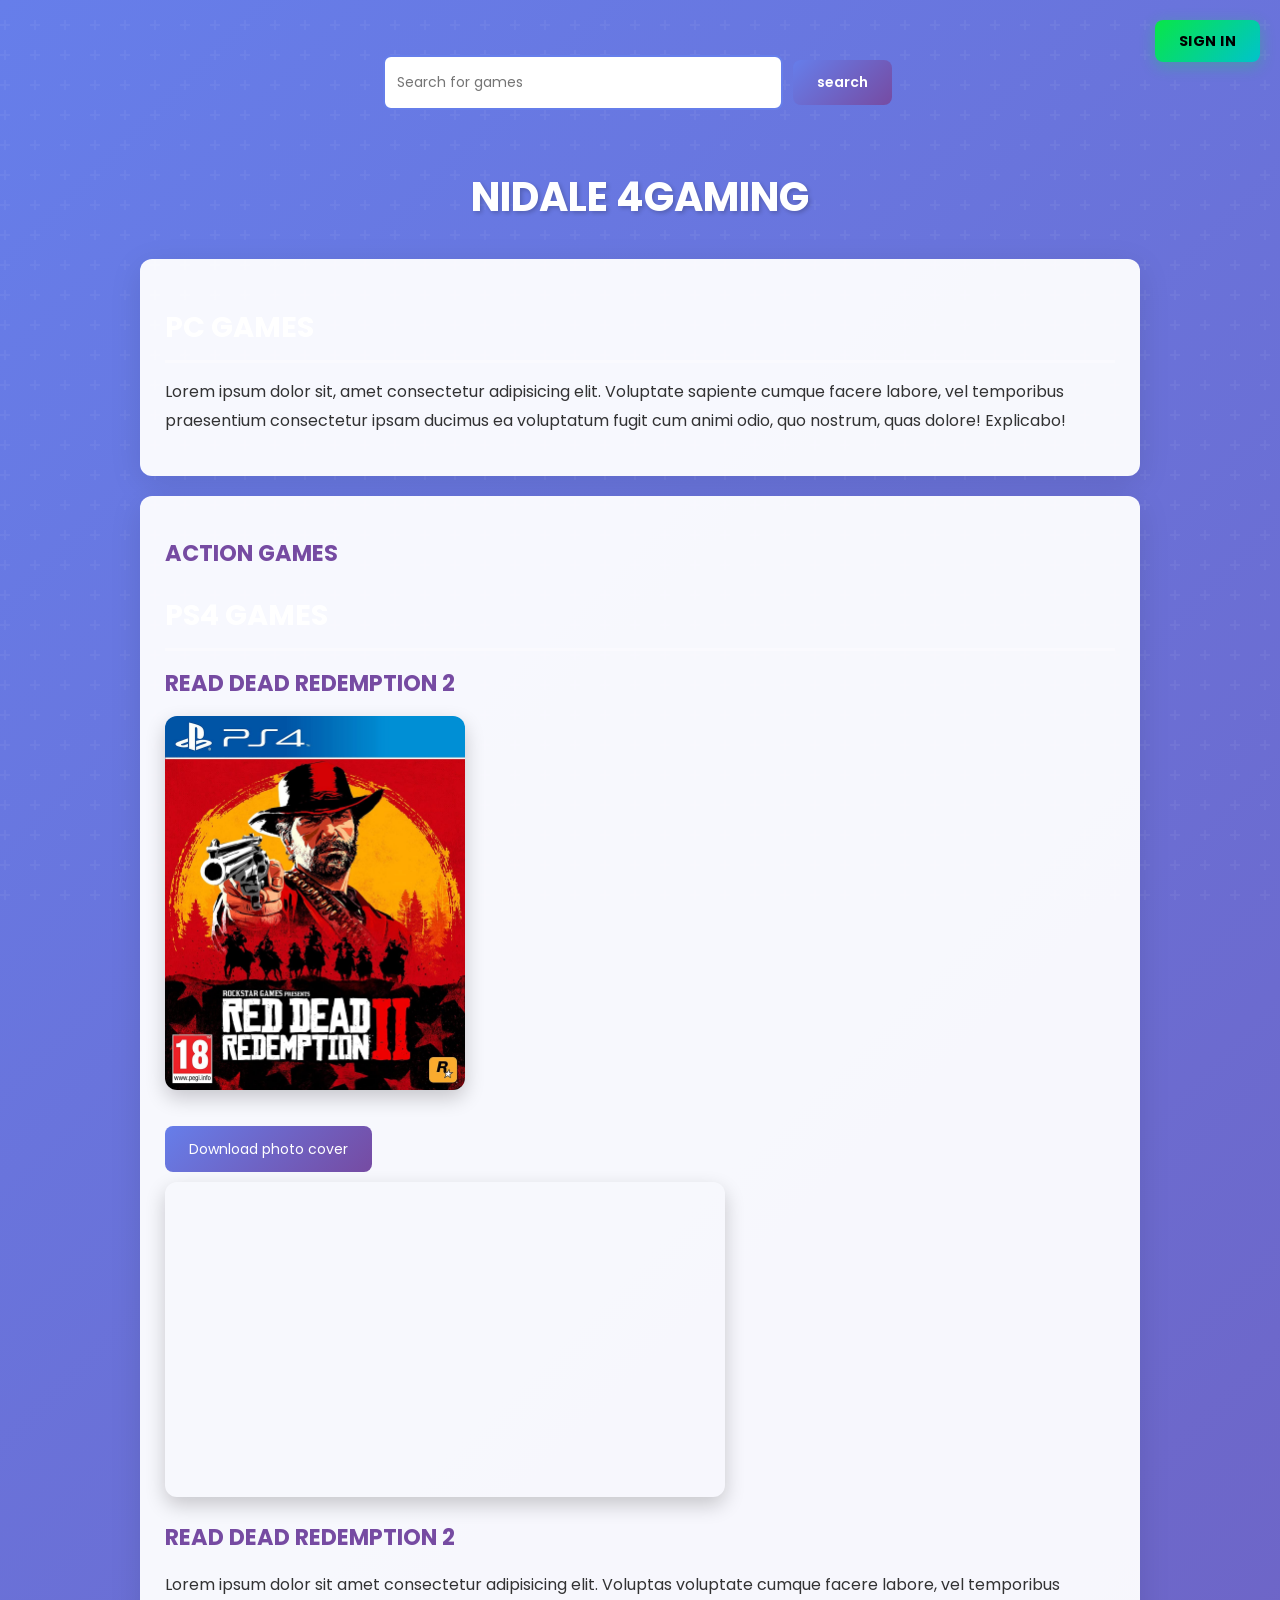
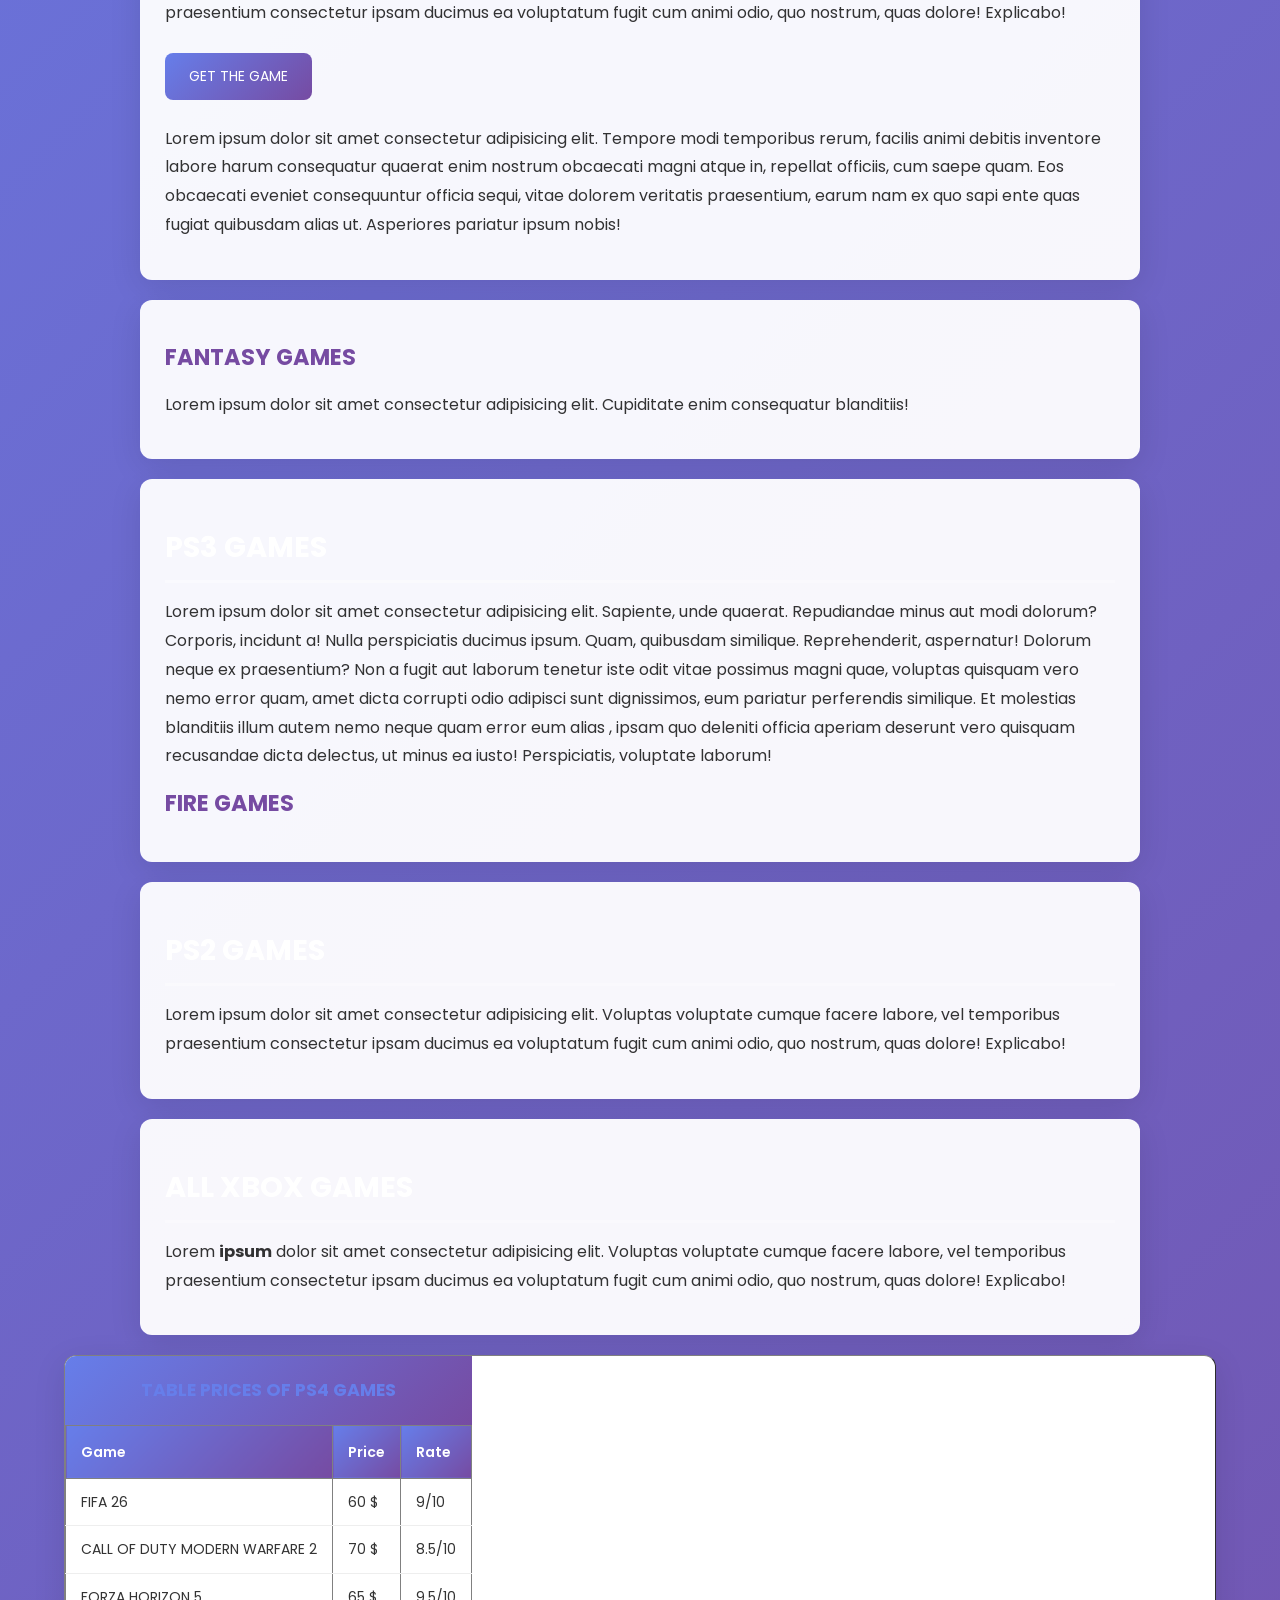
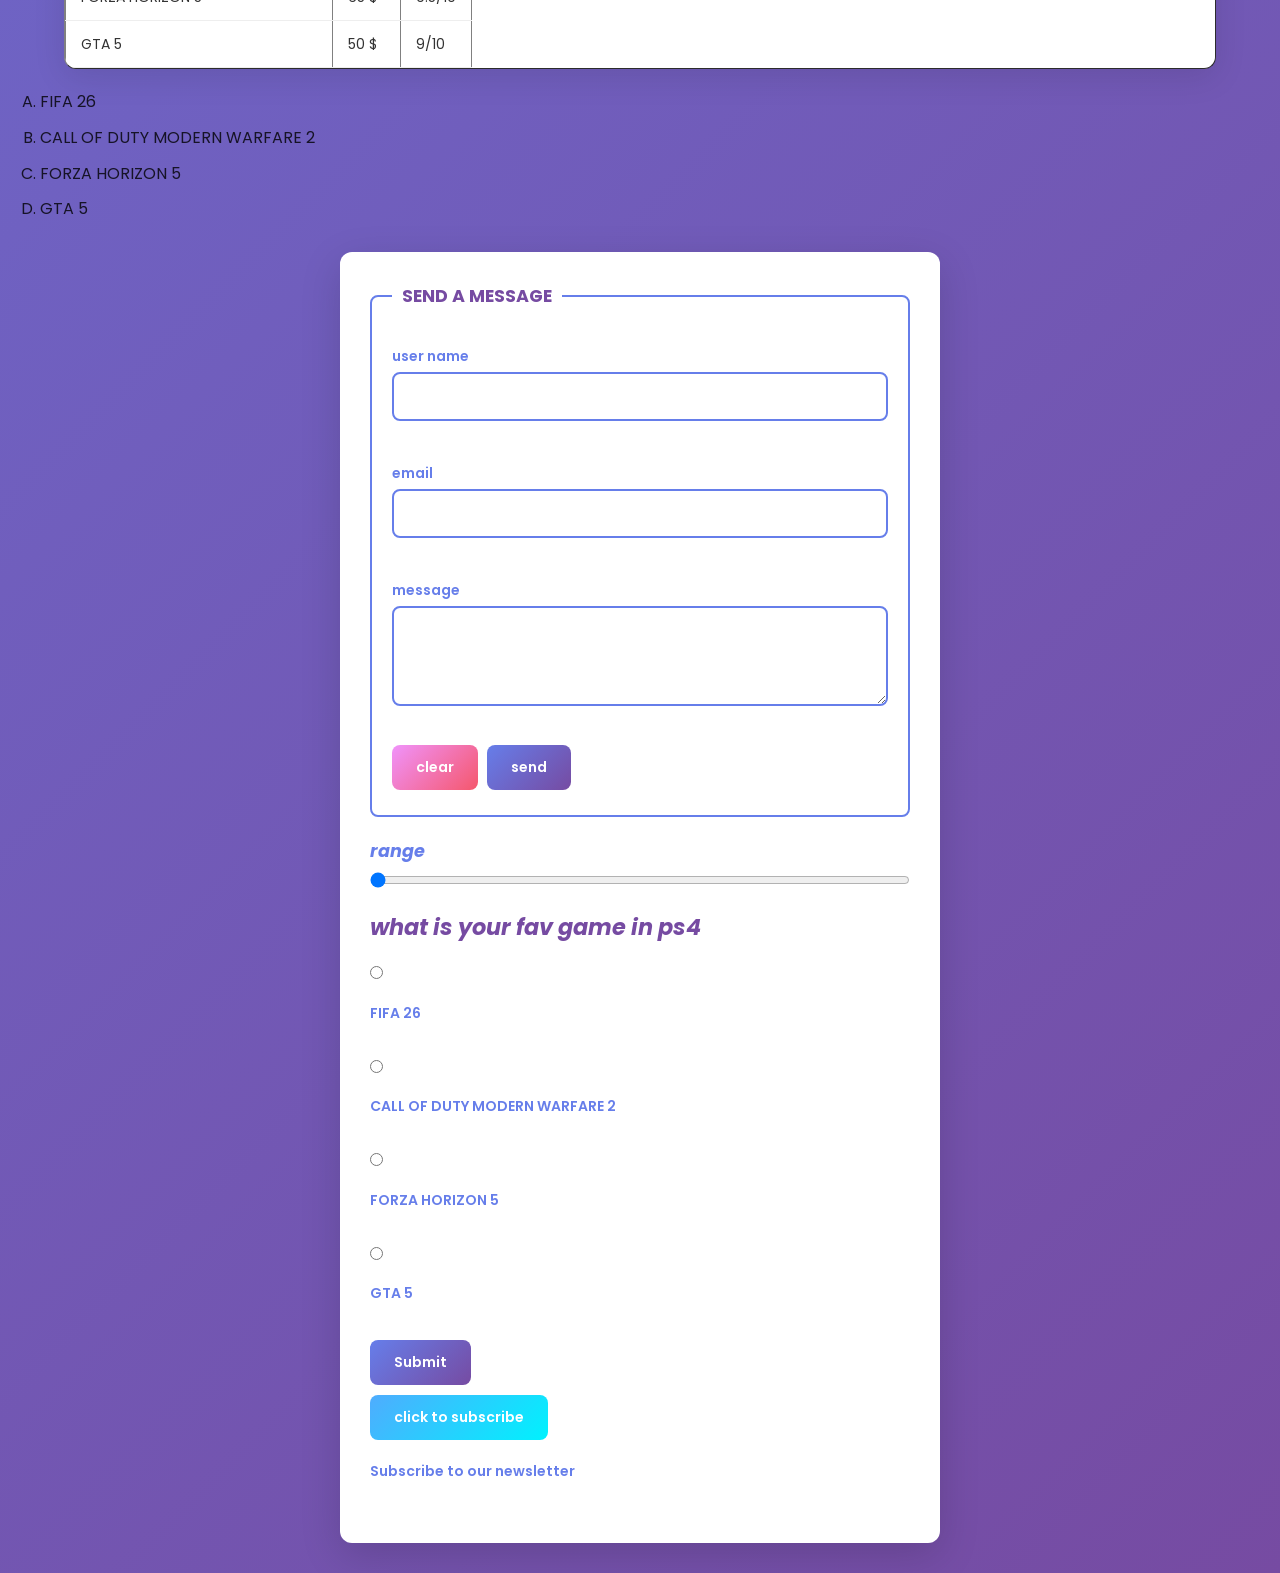
==== commit e08ecab3: "Add files via upload" ====
--- a/index.html
+++ b/index.html
@@ -721,8 +721,8 @@
     </style>
 </head>
 <body>
-   <!-- Sign In Button -->
-   <button class="signin-btn" id="signinBtn">Sign In</button>
+    <!-- Sign In Button -->
+    <a href="login.html" class="signin-btn" id="signinBtn" target="_blank" rel="noopener">Sign In</a>
 
    <!-- Login Modal -->
    <div class="login-modal" id="loginModal">
@@ -758,9 +758,9 @@
             </a>
          </div>
 
-         <div class="modal-signup">
-            Don't have an account? <a href="#">Create Now</a>
-         </div>
+            <div class="modal-signup">
+                Don't have an account? <a href="login.html" id="createNowLink">Create Now</a>
+            </div>
       </div>
    </div>
 
@@ -924,11 +924,7 @@
    const loginModal = document.getElementById('loginModal');
    const closeModal = document.getElementById('closeModal');
 
-   // Open modal
-   signinBtn.addEventListener('click', function() {
-      loginModal.classList.add('active');
-      document.body.style.overflow = 'hidden';
-   });
+    // Note: Sign In now navigates to login.html (new window). Modal open removed.
 
    // Close modal
    closeModal.addEventListener('click', function() {
@@ -966,6 +962,16 @@
       loginModal.classList.remove('active');
       document.body.style.overflow = 'auto';
    });
+
+    // Redirect to registration page from modal signup link
+    const createNowLink = document.getElementById('createNowLink');
+    if (createNowLink) {
+        createNowLink.addEventListener('click', function() {
+            loginModal.classList.remove('active');
+            document.body.style.overflow = 'auto';
+            // default anchor navigation will open login.html
+        });
+    }
 </script>
 
 </html>
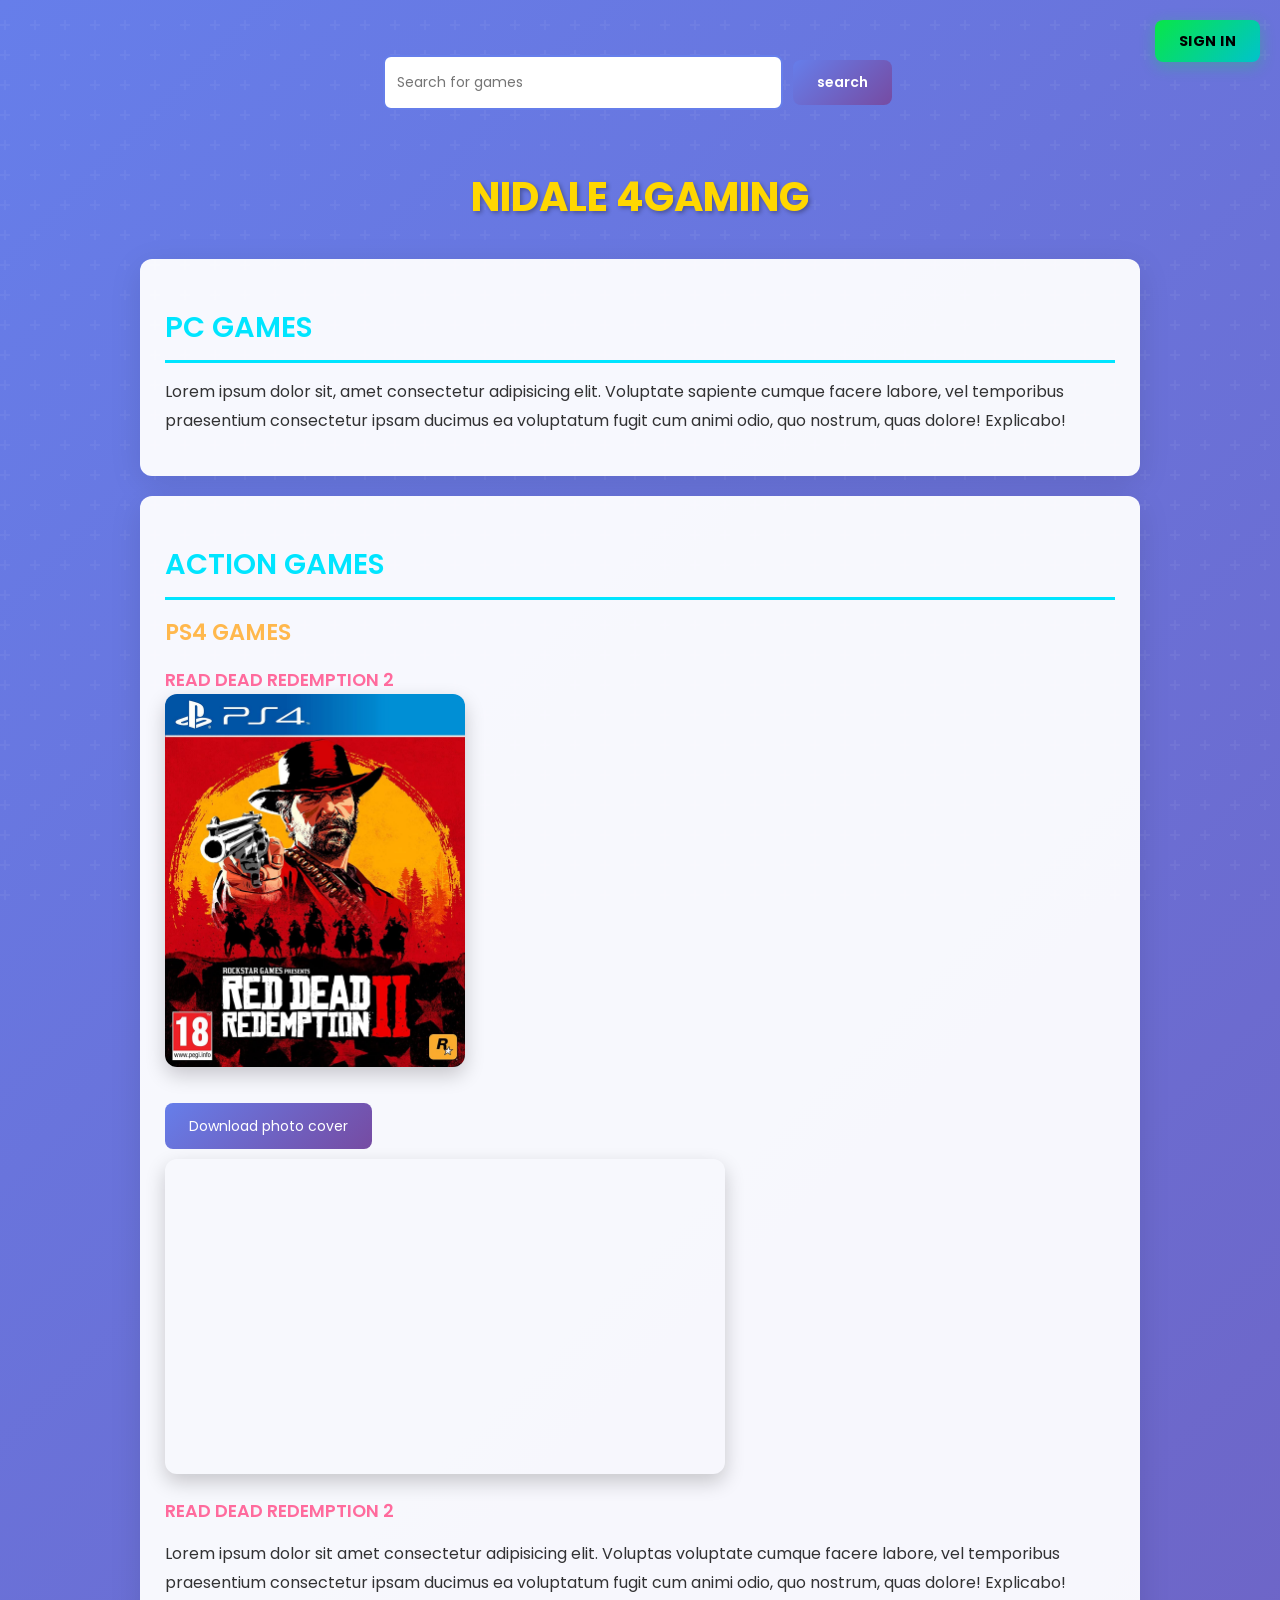
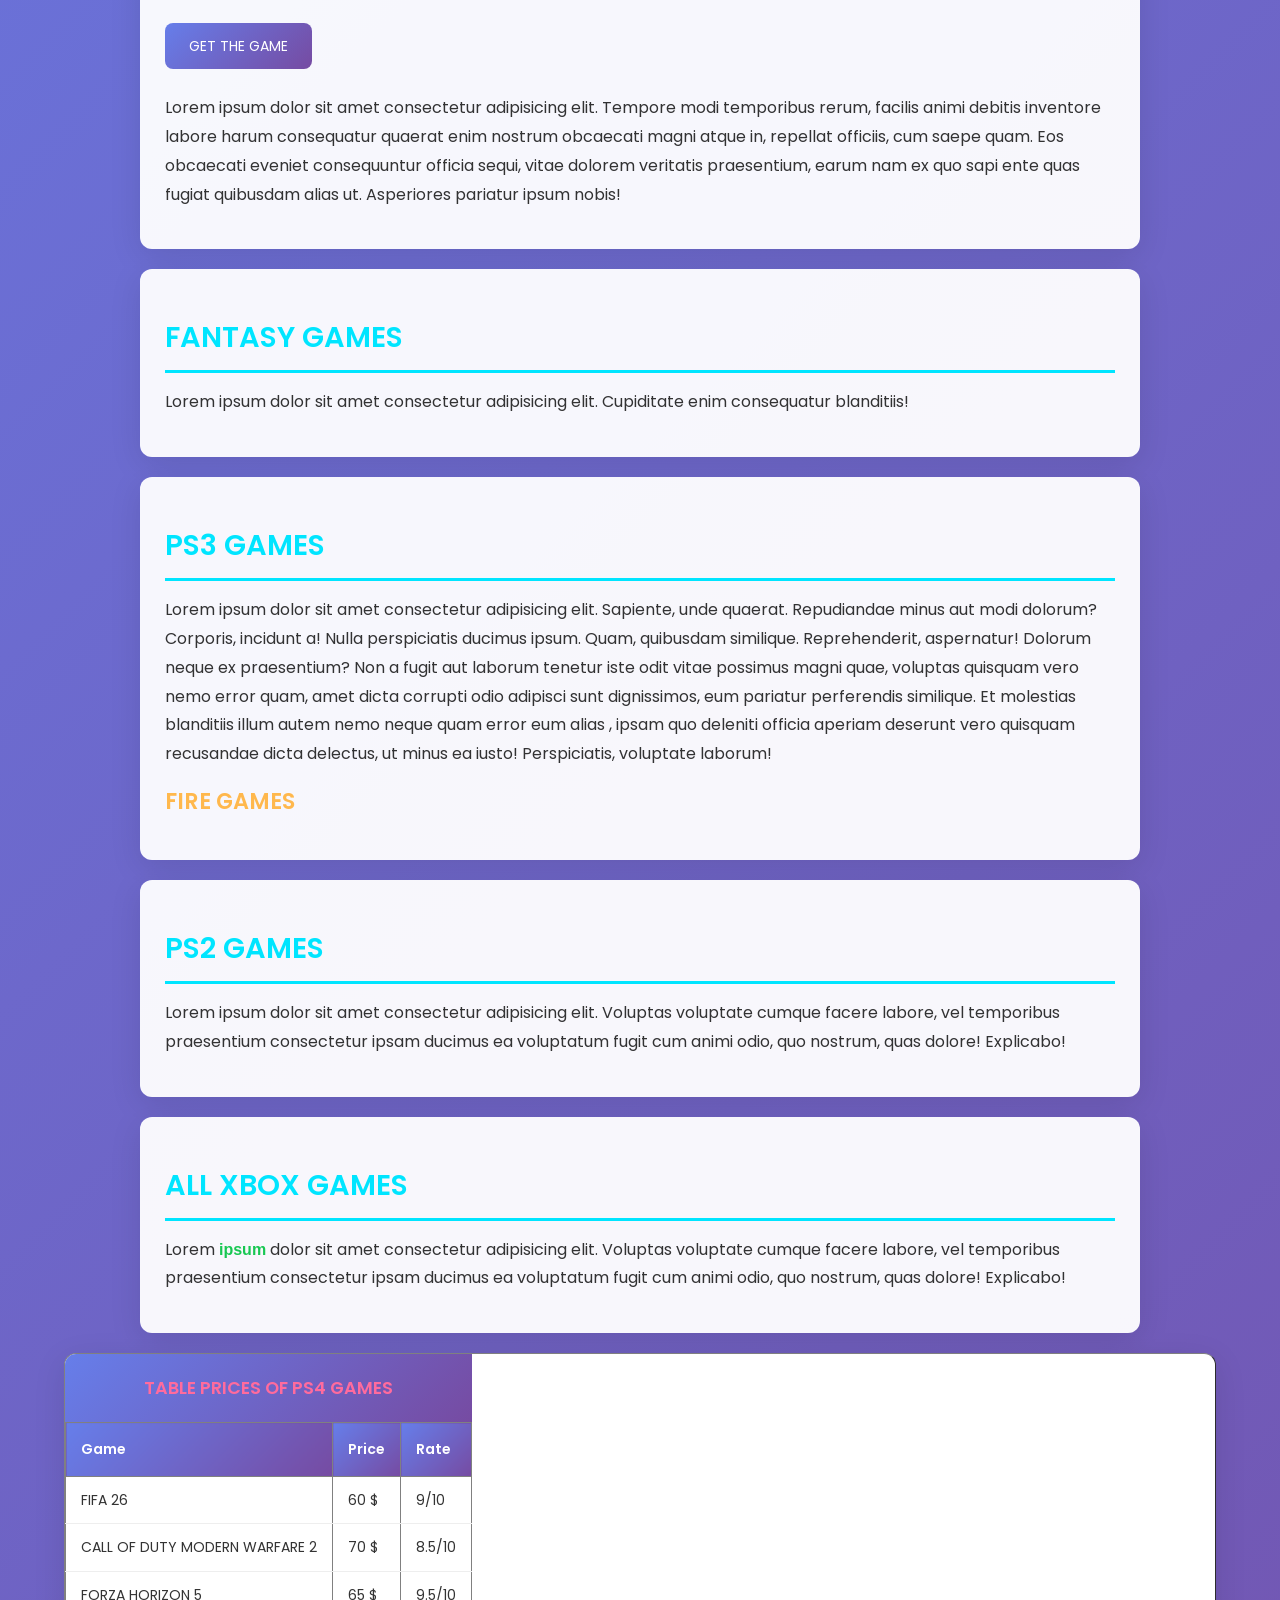
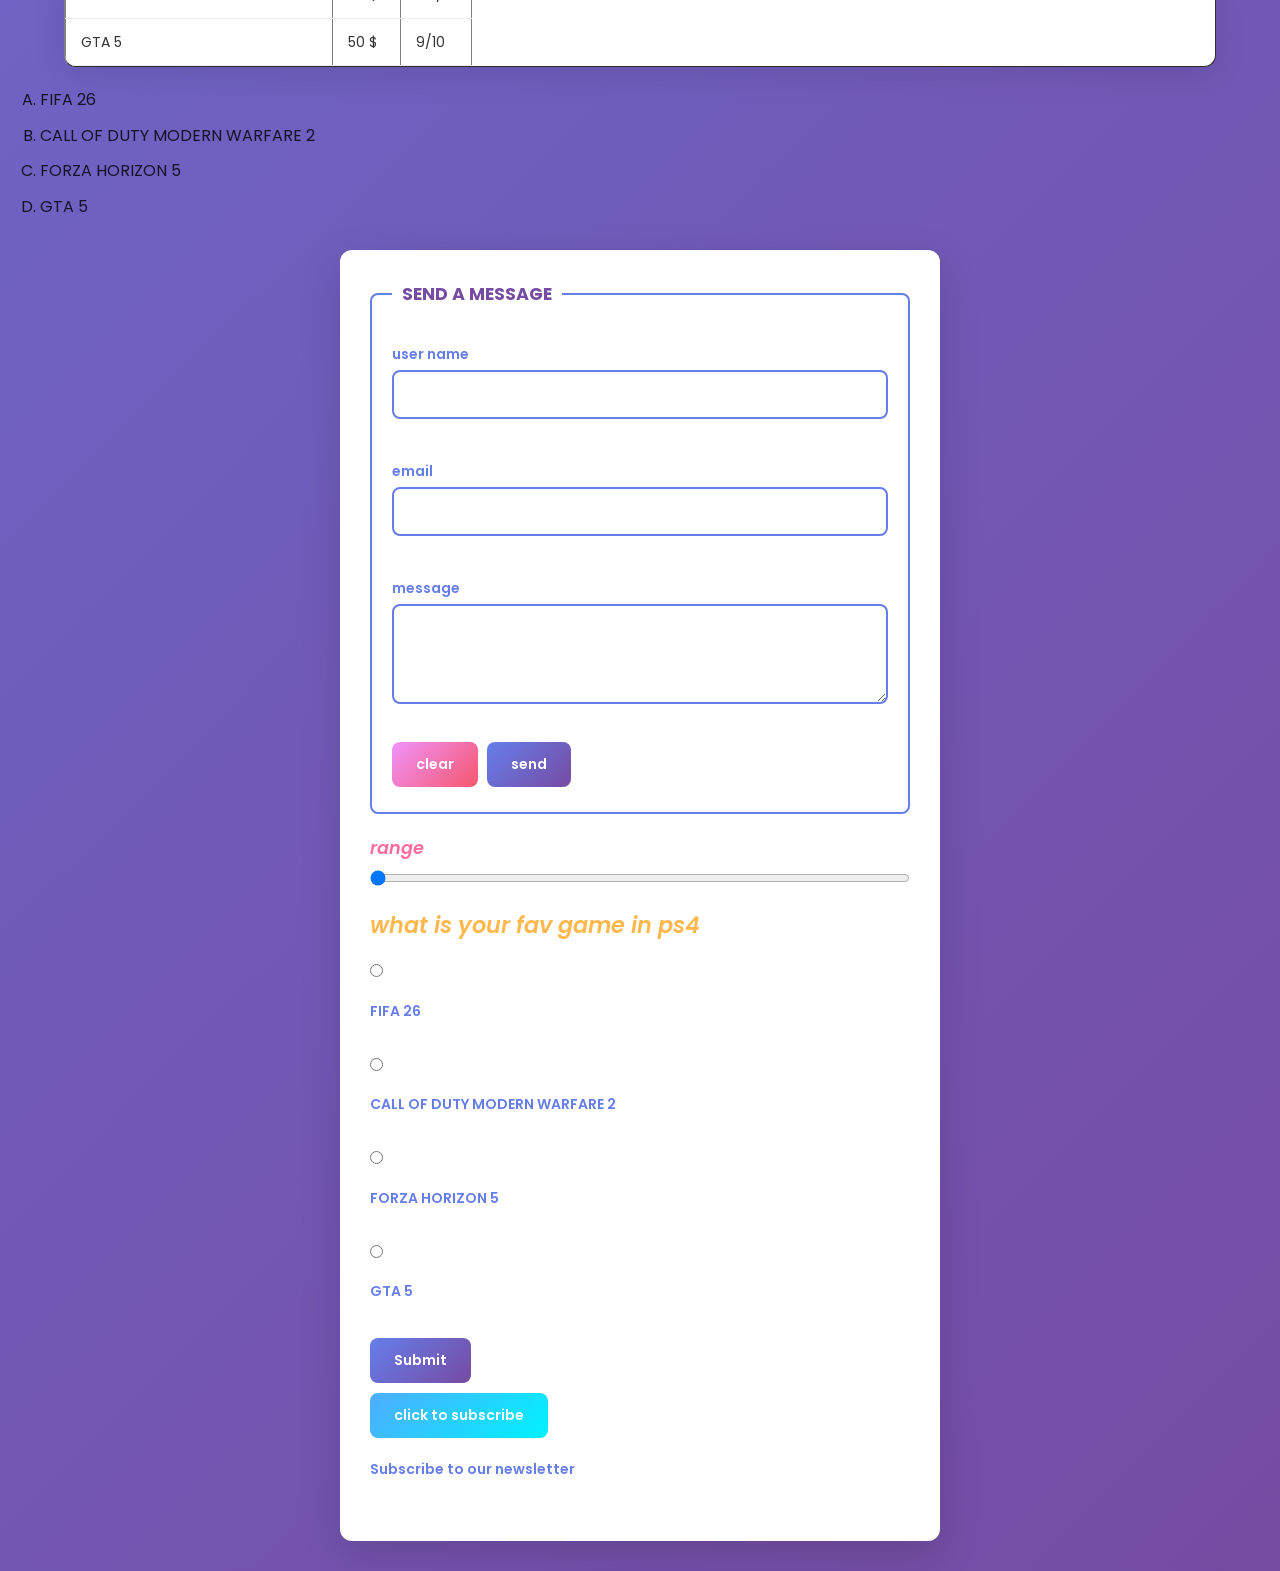
==== commit f01783a5: "Add files via upload" ====
--- a/index.html
+++ b/index.html
@@ -5,720 +5,7 @@
     <meta name="viewport" content="width=device-width, initial-scale=1.0">
     <title>NIDALE 4GAMING</title>
     <link href="https://fonts.googleapis.com/css2?family=Poppins:wght@400;600;700&display=swap" rel="stylesheet">
-    <style>
-        * {
-            margin: 0;
-            padding: 0;
-            box-sizing: border-box;
-        }
-        
-        body {
-            font-family: 'Poppins', sans-serif;
-            background: linear-gradient(135deg, #667eea 0%, #764ba2 100%);
-            color: #333;
-            line-height: 1.6;
-        }
-        
-        body::before {
-            content: '';
-            position: fixed;
-            width: 100%;
-            height: 100%;
-            background: url("data:image/svg+xml,%3Csvg width='60' height='60' viewBox='0 0 60 60' xmlns='http://www.w3.org/2000/svg'%3E%3Cg fill='none' fill-rule='evenodd'%3E%3Cg fill='%23ffffff' fill-opacity='0.05'%3E%3Cpath d='M36 34v-4h-2v4h-4v2h4v4h2v-4h4v-2h-4zm0-30V0h-2v4h-4v2h4v4h2V6h4V4h-4zM6 34v-4H4v4H0v2h4v4h2v-4h4v-2H6zM6 4V0H4v4H0v2h4v4h2V6h4V4H6z'/%3E%3C/g%3E%3C/g%3E%3C/svg%3E");
-            pointer-events: none;
-            z-index: -1;
-        }
-        
-        h1 {
-            text-align: center;
-            font-size: clamp(1.5rem, 5vw, 2.5rem);
-            margin: 30px 0;
-            color: white;
-            text-shadow: 2px 2px 4px rgba(0, 0, 0, 0.2);
-            animation: slideDown 0.8s ease-out;
-        }
-        
-        h2 {
-            color: white;
-            font-size: clamp(1.3rem, 4vw, 1.8rem);
-            margin: 20px 0 10px;
-            border-bottom: 3px solid rgba(255, 255, 255, 0.3);
-            padding-bottom: 10px;
-            animation: fadeInLeft 0.6s ease-out;
-        }
-        
-        h3 {
-            color: #764ba2;
-            font-size: clamp(1rem, 3vw, 1.4rem);
-            margin: 15px 0;
-            animation: fadeInRight 0.6s ease-out;
-        }
-        
-        h4 {
-            color: #667eea;
-            font-size: clamp(0.9rem, 2vw, 1.1rem);
-        }
-        
-        p {
-            margin: 15px 0;
-            color: rgba(0, 0, 0, 0.8);
-            line-height: 1.8;
-        }
-        
-        a {
-            color: white;
-            text-decoration: none;
-            transition: all 0.3s ease;
-            position: relative;
-            display: inline-block;
-        }
-        
-        a:hover {
-            transform: translateY(-3px);
-            text-shadow: 0 5px 15px rgba(0, 0, 0, 0.3);
-        }
-        
-        section {
-            background: rgba(255, 255, 255, 0.95);
-            padding: clamp(15px, 5vw, 25px);
-            margin: 20px auto;
-            border-radius: 12px;
-            max-width: 1000px;
-            width: 90%;
-            box-shadow: 0 8px 32px rgba(0, 0, 0, 0.1);
-            animation: fadeInUp 0.6s ease-out;
-        }
-        
-        input[type="search"],
-        input[type="text"],
-        input[type="email"],
-        textarea {
-            padding: 12px;
-            border: 2px solid #667eea;
-            border-radius: 8px;
-            font-size: clamp(12px, 2vw, 14px);
-            transition: all 0.3s ease;
-            font-family: inherit;
-            width: 100%;
-            max-width: 100%;
-            box-sizing: border-box;
-        }
-        
-        input[type="search"]:focus,
-        input[type="text"]:focus,
-        input[type="email"]:focus,
-        textarea:focus {
-            outline: none;
-            border-color: #764ba2;
-            box-shadow: 0 0 15px rgba(102, 126, 234, 0.3);
-            transform: scale(1.02);
-        }
-        
-        input[type="submit"],
-        input[type="reset"],
-        input[type="button"] {
-            padding: clamp(10px, 2vw, 12px) clamp(20px, 3vw, 24px);
-            border: none;
-            border-radius: 8px;
-            font-weight: 600;
-            cursor: pointer;
-            transition: all 0.3s ease;
-            font-size: clamp(12px, 2vw, 14px);
-            font-family: inherit;
-            margin: 5px 5px 5px 0;
-        }
-        
-        input[type="submit"] {
-            background: linear-gradient(135deg, #667eea 0%, #764ba2 100%);
-            color: white;
-        }
-        
-        input[type="submit"]:hover {
-            transform: translateY(-3px);
-            box-shadow: 0 10px 25px rgba(102, 126, 234, 0.4);
-        }
-        
-        input[type="submit"]:active {
-            transform: translateY(-1px);
-        }
-        
-        input[type="reset"] {
-            background: linear-gradient(135deg, #f093fb 0%, #f5576c 100%);
-            color: white;
-        }
-        
-        input[type="reset"]:hover {
-            transform: translateY(-3px);
-            box-shadow: 0 10px 25px rgba(245, 87, 108, 0.4);
-        }
-        
-        input[type="button"] {
-            background: linear-gradient(135deg, #4facfe 0%, #00f2fe 100%);
-            color: white;
-        }
-        
-        input[type="button"]:hover {
-            transform: translateY(-3px);
-            box-shadow: 0 10px 25px rgba(79, 172, 254, 0.4);
-        }
-        
-        a[download],
-        a[href *="ROCKSTAR"] {
-            background: linear-gradient(135deg, #667eea 0%, #764ba2 100%);
-            color: white;
-            padding: clamp(8px, 2vw, 12px) clamp(16px, 3vw, 24px);
-            border-radius: 8px;
-            display: inline-block;
-            margin: clamp(8px, 2vw, 10px) 0;
-            font-size: clamp(12px, 2vw, 14px);
-            text-align: center;
-        }
-        
-        a[download]:hover,
-        a[href *="ROCKSTAR"]:hover {
-            transform: translateY(-3px);
-            box-shadow: 0 10px 25px rgba(102, 126, 234, 0.4);
-        }
-        
-        img {
-            border-radius: 12px;
-            transition: transform 0.3s ease;
-            box-shadow: 0 8px 20px rgba(0, 0, 0, 0.2);
-            max-width: 100%;
-            height: auto;
-            display: block;
-        }
-        
-        img:hover {
-            transform: scale(1.08) rotate(1deg);
-        }
-        
-        iframe {
-            border-radius: 12px;
-            box-shadow: 0 8px 20px rgba(0, 0, 0, 0.2);
-            transition: transform 0.3s ease;
-            max-width: 100%;
-            width: 100%;
-            height: auto;
-            aspect-ratio: 16/9;
-        }
-        
-        iframe:hover {
-            transform: translateY(-5px);
-        }
-        
-        table {
-            width: min(90%, 1200px);
-            margin: 20px auto;
-            border-collapse: collapse;
-            background: white;
-            border-radius: 12px;
-            overflow: hidden;
-            box-shadow: 0 8px 32px rgba(0, 0, 0, 0.1);
-            display: block;
-            overflow-x: auto;
-            font-size: clamp(12px, 2vw, 14px);
-        }
-        
-        table caption {
-            background: linear-gradient(135deg, #667eea 0%, #764ba2 100%);
-            color: white;
-            padding: clamp(10px, 3vw, 20px);
-            font-size: clamp(1rem, 2.5vw, 1.2rem);
-            font-weight: 600;
-        }
-        
-        table th {
-            background: linear-gradient(135deg, #667eea 0%, #764ba2 100%);
-            color: white;
-            padding: clamp(10px, 2vw, 15px);
-            text-align: left;
-            font-weight: 600;
-        }
-        
-        table td {
-            padding: clamp(8px, 2vw, 12px) clamp(8px, 2vw, 15px);
-            border-bottom: 1px solid #eee;
-        }
-        
-        table tbody tr:hover {
-            background: rgba(102, 126, 234, 0.1);
-            transform: scale(1.01);
-            transition: all 0.2s ease;
-        }
-        
-        form {
-            background: white;
-            padding: clamp(20px, 5vw, 30px);
-            border-radius: 12px;
-            max-width: 600px;
-            margin: 30px auto;
-            width: 90%;
-            box-shadow: 0 12px 40px rgba(0, 0, 0, 0.15);
-        }
-        
-        fieldset {
-            border: 2px solid #667eea;
-            border-radius: 8px;
-            padding: clamp(15px, 4vw, 20px);
-            margin-bottom: 20px;
-        }
-        
-        legend {
-            color: #764ba2;
-            font-weight: 700;
-            padding: 0 10px;
-            font-size: clamp(1rem, 2.5vw, 1.1rem);
-        }
-        
-        label {
-            display: block;
-            margin: 15px 0 5px;
-            font-weight: 600;
-            color: #667eea;
-            font-size: clamp(13px, 2vw, 14px);
-        }
-        
-        input[type="radio"],
-        input[type="checkbox"] {
-            margin-right: 8px;
-            cursor: pointer;
-            accent-color: #667eea;
-        }
-        
-        input[type="range"] {
-            width: 100%;
-            cursor: pointer;
-        }
-        
-        ol, ul {
-            margin: 20px 0 20px 40px;
-            color: rgba(0, 0, 0, 0.8);
-        }
-        
-        li {
-            margin: 10px 0;
-            transition: all 0.2s ease;
-        }
-        
-        li:hover {
-            color: #667eea;
-            transform: translateX(5px);
-        }
-        
-        hr {
-            border: none;
-            height: 2px;
-            background: linear-gradient(90deg, transparent, #667eea, transparent);
-            margin: 30px 0;
-        }
-        
-        div {
-            animation: fadeIn 0.8s ease-out;
-        }
-        
-        @keyframes slideDown {
-            from {
-                opacity: 0;
-                transform: translateY(-30px);
-            }
-            to {
-                opacity: 1;
-                transform: translateY(0);
-            }
-        }
-        
-        @keyframes fadeInUp {
-            from {
-                opacity: 0;
-                transform: translateY(20px);
-            }
-            to {
-                opacity: 1;
-                transform: translateY(0);
-            }
-        }
-        
-        @keyframes fadeInLeft {
-            from {
-                opacity: 0;
-                transform: translateX(-20px);
-            }
-            to {
-                opacity: 1;
-                transform: translateX(0);
-            }
-        }
-        
-        @keyframes fadeInRight {
-            from {
-                opacity: 0;
-                transform: translateX(20px);
-            }
-            to {
-                opacity: 1;
-                transform: translateX(0);
-            }
-        }
-        
-        @keyframes fadeIn {
-            from {
-                opacity: 0;
-            }
-            to {
-                opacity: 1;
-            }
-        }
-        
-        /* Mobile Devices (< 480px) */
-        @media (max-width: 480px) {
-            body {
-                font-size: 14px;
-            }
-            
-            section {
-                width: 95%;
-                margin: 10px auto;
-                padding: 12px;
-            }
-            
-            form {
-                width: 95%;
-                margin: 15px auto;
-                padding: 15px;
-            }
-            
-            fieldset {
-                padding: 12px;
-            }
-            
-            table {
-                font-size: 12px;
-            }
-            
-            table th,
-            table td {
-                padding: 8px 5px;
-            }
-            
-            .signin-btn {
-                top: 10px;
-                right: 10px;
-                padding: 8px 12px;
-            }
-            
-            .login-modal-content {
-                width: 95%;
-                padding: 20px;
-            }
-            
-            input[type="submit"],
-            input[type="reset"],
-            input[type="button"] {
-                width: 100%;
-                margin-bottom: 10px;
-                margin-right: 0;
-            }
-            
-            ol, ul {
-                margin: 15px 0 15px 20px;
-            }
-        }
-        
-        /* Tablets (481px - 768px) */
-        @media (max-width: 768px) {
-            h1 {
-                font-size: 1.8rem;
-                margin: 20px 0;
-            }
-            
-            h2 {
-                font-size: 1.4rem;
-            }
-            
-            h3 {
-                font-size: 1.1rem;
-            }
-            
-            section, form {
-                width: 92%;
-                margin: 15px auto;
-                padding: 20px;
-            }
-            
-            table {
-                width: 95%;
-            }
-            
-            .signin-btn {
-                top: 15px;
-                right: 15px;
-            }
-            
-            .login-modal-content {
-                max-width: 90%;
-                padding: 30px;
-            }
-            
-            input[type="submit"],
-            input[type="reset"],
-            input[type="button"] {
-                width: auto;
-            }
-        }
-        
-        /* Landscape mode on small devices */
-        @media (max-height: 500px) and (orientation: landscape) {
-            section, form {
-                margin: 10px auto;
-                padding: 15px;
-            }
-            
-            h1 {
-                margin: 10px 0;
-            }
-        }
-        
-        /* Large screens (> 1024px) */
-        @media (min-width: 1024px) {
-            section {
-                max-width: 1000px;
-            }
-            
-            form {
-                max-width: 600px;
-            }
-        }
-
-        /* Sign In Button Styles */
-        .signin-btn {
-            position: fixed;
-            top: 20px;
-            right: 20px;
-            z-index: 100;
-            padding: clamp(8px, 2vw, 10px) clamp(16px, 3vw, 24px);
-            background: linear-gradient(135deg, #08e647 0%, #00c3cc 100%);
-            color: black;
-            border: none;
-            border-radius: 8px;
-            font-weight: 700;
-            font-size: clamp(12px, 2vw, 14px);
-            cursor: pointer;
-            transition: all 0.4s cubic-bezier(0.34, 1.56, 0.64, 1);
-            box-shadow: 0 4px 15px rgba(8, 230, 71, 0.3);
-            text-transform: uppercase;
-            letter-spacing: 0.5px;
-        }
-
-        .signin-btn:hover {
-            transform: translateY(-3px) scale(1.05);
-            box-shadow: 0 12px 25px rgba(8, 230, 71, 0.5), 0 0 30px rgba(0, 195, 204, 0.4);
-            background: linear-gradient(135deg, #00c3cc 0%, #08e647 100%);
-        }
-
-        .signin-btn:active {
-            transform: translateY(-1px) scale(0.98);
-        }
-
-        /* Modal Login Styles */
-        .login-modal {
-            display: none;
-            position: fixed;
-            z-index: 1000;
-            left: 0;
-            top: 0;
-            width: 100%;
-            height: 100%;
-            background: rgba(0, 0, 0, 0.7);
-            backdrop-filter: blur(4px);
-            animation: fadeIn 0.3s ease;
-        }
-
-        .login-modal.active {
-            display: flex;
-            justify-content: center;
-            align-items: center;
-        }
-
-        .login-modal-content {
-            background: linear-gradient(135deg, #1a1a2e 0%, #16213e 100%);
-            padding: clamp(20px, 5vw, 40px);
-            border-radius: 16px;
-            max-width: 450px;
-            width: min(90%, 450px);
-            box-shadow: 0 20px 60px rgba(0, 0, 0, 0.4);
-            animation: slideUp 0.4s cubic-bezier(0.34, 1.56, 0.64, 1);
-            position: relative;
-        }
-
-        .login-modal-content h2 {
-            color: #e8f1ff;
-            font-size: clamp(18px, 4vw, 22px);
-            margin-bottom: 10px;
-            text-align: center;
-            border: none;
-            padding: 0;
-        }
-
-        .login-modal-content p {
-            color: #a0b0c8;
-            text-align: center;
-            font-size: clamp(12px, 2vw, 13px);
-            margin-bottom: 20px;
-        }
-
-        .close-modal {
-            position: absolute;
-            right: 20px;
-            top: 20px;
-            font-size: clamp(24px, 5vw, 28px);
-            font-weight: bold;
-            color: #e8f1ff;
-            cursor: pointer;
-            background: none;
-            border: none;
-            transition: transform 0.2s ease;
-        }
-
-        .close-modal:hover {
-            transform: rotate(90deg);
-        }
-
-        .modal-form {
-            display: flex;
-            flex-direction: column;
-        }
-
-        .modal-form .input-box {
-            margin-bottom: 18px;
-        }
-
-        .modal-form label {
-            color: #e8f1ff;
-            font-size: clamp(11px, 2vw, 13px);
-            display: block;
-            margin-bottom: 6px;
-            font-weight: 600;
-        }
-
-        .modal-form input {
-            width: 100%;
-            padding: 12px;
-            border-radius: 8px;
-            border: 1px solid #0d7376;
-            background: #0f1419;
-            color: white;
-            outline: none;
-            transition: all 0.3s ease;
-            font-family: inherit;
-            font-size: clamp(12px, 2vw, 14px);
-            box-sizing: border-box;
-        }
-
-        .modal-form input:focus {
-            box-shadow: 0 0 15px rgba(8, 230, 71, 0.4);
-            border-color: #08e647;
-            background: #151b24;
-        }
-
-        .modal-form .forgot-pwd {
-            text-align: right;
-            margin-bottom: 14px;
-        }
-
-        .modal-form .forgot-pwd a {
-            color: #6ba3ff;
-            font-size: clamp(11px, 2vw, 12px);
-            text-decoration: none;
-            transition: color 0.3s ease;
-        }
-
-        .modal-form .forgot-pwd a:hover {
-            color: #8bb7ff;
-        }
-
-        .modal-form .login-btn {
-            width: 100%;
-            padding: 12px;
-            border: none;
-            border-radius: 8px;
-            background: linear-gradient(135deg, #08e647 0%, #00c3cc 100%);
-            color: black;
-            font-weight: bold;
-            cursor: pointer;
-            position: relative;
-            overflow: hidden;
-            transition: all 0.4s cubic-bezier(0.34, 1.56, 0.64, 1);
-            box-shadow: 0 4px 15px rgba(8, 230, 71, 0.3);
-            text-transform: uppercase;
-            letter-spacing: 0.5px;
-            font-size: clamp(11px, 2vw, 13px);
-        }
-
-        .modal-form .login-btn:hover {
-            transform: translateY(-3px) scale(1.02);
-            box-shadow: 0 12px 25px rgba(8, 230, 71, 0.5);
-        }
-
-        .modal-form .login-btn:active {
-            transform: translateY(-1px) scale(0.98);
-        }
-
-        .modal-divider {
-            text-align: center;
-            margin: 16px 0;
-            color: #7a8fa8;
-            font-size: clamp(11px, 2vw, 12px);
-            position: relative;
-        }
-
-        .modal-divider::before,
-        .modal-divider::after {
-            content: '';
-            position: absolute;
-            top: 50%;
-            width: 30%;
-            height: 1px;
-            background: #0d7376;
-        }
-
-        .modal-divider::before {
-            left: 0;
-        }
-
-        .modal-divider::after {
-            right: 0;
-        }
-
-        .modal-signup {
-            text-align: center;
-            color: #a0b0c8;
-            font-size: clamp(11px, 2vw, 12px);
-            margin-top: 16px;
-        }
-
-        .modal-signup a {
-            color: #6ba3ff;
-            text-decoration: none;
-            font-weight: 600;
-            transition: color 0.3s ease;
-        }
-
-        .modal-signup a:hover {
-            color: #8bb7ff;
-        }
-
-        @keyframes slideUp {
-            from {
-                opacity: 0;
-                transform: translateY(30px);
-            }
-            to {
-                opacity: 1;
-                transform: translateY(0);
-            }
-        }
-    </style>
+    <link rel="stylesheet" href="styles.css">
 </head>
 <body>
     <!-- Sign In Button -->
@@ -780,9 +67,9 @@
  </section>
  
 <section>
-<H3>ACTION GAMES</H3>
- <H2>PS4 GAMES</H2>
- <H3>READ DEAD REDEMPTION 2  </H3>
+<H2>ACTION GAMES</H2>
+ <H3>PS4 GAMES</H3>
+ <H4>READ DEAD REDEMPTION 2  </H4>
  <img style="max-width: 100%; width: 100%; height: auto; max-width: 300px;" title="RED DEAD 2 PS4 " src="rdr2.jpg" >
  <br>
  <a download="RDR2 PS4 COVER" href="rdr2.jpg" >Download photo cover</a>
@@ -796,7 +83,7 @@
     allowfullscreen>
 </iframe>
  <p></p>
-<h3>READ DEAD REDEMPTION 2</h3>
+<h4>READ DEAD REDEMPTION 2</h4>
 
  <P>Lorem ipsum dolor sit amet consectetur adipisicing elit. Voluptas
      voluptate cumque facere labore, vel temporibus praesentium consectetur
@@ -812,7 +99,7 @@
 </section>
 
 <section>
-<H3>FANTASY GAMES</H3> 
+<H2>FANTASY GAMES</H2> 
 <P>Lorem ipsum dolor sit amet consectetur adipisicing elit.
      Cupiditate enim consequatur blanditiis!</P>
 </section>
--- a/styles.css
+++ b/styles.css
@@ -0,0 +1,1089 @@
+/* Global Reset */
+* {
+    margin: 0;
+    padding: 0;
+    box-sizing: border-box;
+}
+
+/* INDEX.HTML STYLES */
+
+body {
+    font-family: 'Poppins', sans-serif;
+    background: linear-gradient(135deg, #667eea 0%, #764ba2 100%);
+    color: #333;
+    line-height: 1.6;
+}
+
+body::before {
+    content: '';
+    position: fixed;
+    width: 100%;
+    height: 100%;
+    background: url("data:image/svg+xml,%3Csvg width='60' height='60' viewBox='0 0 60 60' xmlns='http://www.w3.org/2000/svg'%3E%3Cg fill='none' fill-rule='evenodd'%3E%3Cg fill='%23ffffff' fill-opacity='0.05'%3E%3Cpath d='M36 34v-4h-2v4h-4v2h4v4h2v-4h4v-2h-4zm0-30V0h-2v4h-4v2h4v4h2V6h4V4h-4zM6 34v-4H4v4H0v2h4v4h2v-4h4v-2H6zM6 4V0H4v4H0v2h4v4h2V6h4V4H6z'/%3E%3C/g%3E%3C/g%3E%3C/svg%3E");
+    pointer-events: none;
+    z-index: -1;
+}
+
+h1 {
+    text-align: center;
+    font-size: clamp(1.5rem, 5vw, 2.5rem);
+    margin: 30px 0;
+    color: #FFD700;
+    text-shadow: 2px 2px 4px rgba(0, 0, 0, 0.3);
+    animation: slideDown 0.8s ease-out;
+    font-weight: 700;
+}
+
+h2 {
+    color: #00E5FF;
+    font-size: clamp(1.3rem, 4vw, 1.8rem);
+    margin: 20px 0 10px;
+    border-bottom: 3px solid #00E5FF;
+    padding-bottom: 10px;
+    animation: fadeInLeft 0.6s ease-out;
+    font-weight: 600;
+}
+
+h3 {
+    color: #FFB84D;
+    font-size: clamp(1rem, 3vw, 1.4rem);
+    margin: 15px 0;
+    animation: fadeInRight 0.6s ease-out;
+    font-weight: 600;
+}
+
+h4 {
+    color: #FF6B9D;
+    font-size: clamp(0.9rem, 2vw, 1.1rem);
+    font-weight: 600;
+}
+
+p {
+    margin: 15px 0;
+    color: rgba(0, 0, 0, 0.8);
+    line-height: 1.8;
+}
+
+a {
+    color: white;
+    text-decoration: none;
+    transition: all 0.3s ease;
+    position: relative;
+    display: inline-block;
+}
+
+a:hover {
+    transform: translateY(-3px);
+    text-shadow: 0 5px 15px rgba(0, 0, 0, 0.3);
+}
+
+section {
+    background: rgba(255, 255, 255, 0.95);
+    padding: clamp(15px, 5vw, 25px);
+    margin: 20px auto;
+    border-radius: 12px;
+    max-width: 1000px;
+    width: 90%;
+    box-shadow: 0 8px 32px rgba(0, 0, 0, 0.1);
+    animation: fadeInUp 0.6s ease-out;
+}
+
+input[type="search"],
+input[type="text"],
+input[type="email"],
+textarea {
+    padding: 12px;
+    border: 2px solid #667eea;
+    border-radius: 8px;
+    font-size: clamp(12px, 2vw, 14px);
+    transition: all 0.3s ease;
+    font-family: inherit;
+    width: 100%;
+    max-width: 100%;
+    box-sizing: border-box;
+}
+
+input[type="search"]:focus,
+input[type="text"]:focus,
+input[type="email"]:focus,
+textarea:focus {
+    outline: none;
+    border-color: #764ba2;
+    box-shadow: 0 0 15px rgba(102, 126, 234, 0.3);
+    transform: scale(1.02);
+}
+
+input[type="submit"],
+input[type="reset"],
+input[type="button"] {
+    padding: clamp(10px, 2vw, 12px) clamp(20px, 3vw, 24px);
+    border: none;
+    border-radius: 8px;
+    font-weight: 600;
+    cursor: pointer;
+    transition: all 0.3s ease;
+    font-size: clamp(12px, 2vw, 14px);
+    font-family: inherit;
+    margin: 5px 5px 5px 0;
+}
+
+input[type="submit"] {
+    background: linear-gradient(135deg, #667eea 0%, #764ba2 100%);
+    color: white;
+}
+
+input[type="submit"]:hover {
+    transform: translateY(-3px);
+    box-shadow: 0 10px 25px rgba(102, 126, 234, 0.4);
+}
+
+input[type="submit"]:active {
+    transform: translateY(-1px);
+}
+
+input[type="reset"] {
+    background: linear-gradient(135deg, #f093fb 0%, #f5576c 100%);
+    color: white;
+}
+
+input[type="reset"]:hover {
+    transform: translateY(-3px);
+    box-shadow: 0 10px 25px rgba(245, 87, 108, 0.4);
+}
+
+input[type="button"] {
+    background: linear-gradient(135deg, #4facfe 0%, #00f2fe 100%);
+    color: white;
+}
+
+input[type="button"]:hover {
+    transform: translateY(-3px);
+    box-shadow: 0 10px 25px rgba(79, 172, 254, 0.4);
+}
+
+a[download],
+a[href *="ROCKSTAR"] {
+    background: linear-gradient(135deg, #667eea 0%, #764ba2 100%);
+    color: white;
+    padding: clamp(8px, 2vw, 12px) clamp(16px, 3vw, 24px);
+    border-radius: 8px;
+    display: inline-block;
+    margin: clamp(8px, 2vw, 10px) 0;
+    font-size: clamp(12px, 2vw, 14px);
+    text-align: center;
+}
+
+a[download]:hover,
+a[href *="ROCKSTAR"]:hover {
+    transform: translateY(-3px);
+    box-shadow: 0 10px 25px rgba(102, 126, 234, 0.4);
+}
+
+img {
+    border-radius: 12px;
+    transition: transform 0.3s ease;
+    box-shadow: 0 8px 20px rgba(0, 0, 0, 0.2);
+    max-width: 100%;
+    height: auto;
+    display: block;
+}
+
+img:hover {
+    transform: scale(1.08) rotate(1deg);
+}
+
+iframe {
+    border-radius: 12px;
+    box-shadow: 0 8px 20px rgba(0, 0, 0, 0.2);
+    transition: transform 0.3s ease;
+    max-width: 100%;
+    width: 100%;
+    height: auto;
+    aspect-ratio: 16/9;
+}
+
+iframe:hover {
+    transform: translateY(-5px);
+}
+
+table {
+    width: min(90%, 1200px);
+    margin: 20px auto;
+    border-collapse: collapse;
+    background: white;
+    border-radius: 12px;
+    overflow: hidden;
+    box-shadow: 0 8px 32px rgba(0, 0, 0, 0.1);
+    display: block;
+    overflow-x: auto;
+    font-size: clamp(12px, 2vw, 14px);
+}
+
+table caption {
+    background: linear-gradient(135deg, #667eea 0%, #764ba2 100%);
+    color: white;
+    padding: clamp(10px, 3vw, 20px);
+    font-size: clamp(1rem, 2.5vw, 1.2rem);
+    font-weight: 600;
+}
+
+table th {
+    background: linear-gradient(135deg, #667eea 0%, #764ba2 100%);
+    color: white;
+    padding: clamp(10px, 2vw, 15px);
+    text-align: left;
+    font-weight: 600;
+}
+
+table td {
+    padding: clamp(8px, 2vw, 12px) clamp(8px, 2vw, 15px);
+    border-bottom: 1px solid #eee;
+}
+
+table tbody tr:hover {
+    background: rgba(102, 126, 234, 0.1);
+    transform: scale(1.01);
+    transition: all 0.2s ease;
+}
+
+form {
+    background: white;
+    padding: clamp(20px, 5vw, 30px);
+    border-radius: 12px;
+    max-width: 600px;
+    margin: 30px auto;
+    width: 90%;
+    box-shadow: 0 12px 40px rgba(0, 0, 0, 0.15);
+}
+
+fieldset {
+    border: 2px solid #667eea;
+    border-radius: 8px;
+    padding: clamp(15px, 4vw, 20px);
+    margin-bottom: 20px;
+}
+
+legend {
+    color: #764ba2;
+    font-weight: 700;
+    padding: 0 10px;
+    font-size: clamp(1rem, 2.5vw, 1.1rem);
+}
+
+label {
+    display: block;
+    margin: 15px 0 5px;
+    font-weight: 600;
+    color: #667eea;
+    font-size: clamp(13px, 2vw, 14px);
+}
+
+input[type="radio"],
+input[type="checkbox"] {
+    margin-right: 8px;
+    cursor: pointer;
+    accent-color: #667eea;
+}
+
+input[type="range"] {
+    width: 100%;
+    cursor: pointer;
+}
+
+ol, ul {
+    margin: 20px 0 20px 40px;
+    color: rgba(0, 0, 0, 0.8);
+}
+
+li {
+    margin: 10px 0;
+    transition: all 0.2s ease;
+}
+
+li:hover {
+    color: #667eea;
+    transform: translateX(5px);
+}
+
+hr {
+    border: none;
+    height: 2px;
+    background: linear-gradient(90deg, transparent, #667eea, transparent);
+    margin: 30px 0;
+}
+
+div {
+    animation: fadeIn 0.8s ease-out;
+}
+
+/* Sign In Button Styles */
+.signin-btn {
+    position: fixed;
+    top: 20px;
+    right: 20px;
+    z-index: 100;
+    padding: clamp(8px, 2vw, 10px) clamp(16px, 3vw, 24px);
+    background: linear-gradient(135deg, #08e647 0%, #00c3cc 100%);
+    color: black;
+    border: none;
+    border-radius: 8px;
+    font-weight: 700;
+    font-size: clamp(12px, 2vw, 14px);
+    cursor: pointer;
+    transition: all 0.4s cubic-bezier(0.34, 1.56, 0.64, 1);
+    box-shadow: 0 4px 15px rgba(8, 230, 71, 0.3);
+    text-transform: uppercase;
+    letter-spacing: 0.5px;
+}
+
+.signin-btn:hover {
+    transform: translateY(-3px) scale(1.05);
+    box-shadow: 0 12px 25px rgba(8, 230, 71, 0.5), 0 0 30px rgba(0, 195, 204, 0.4);
+    background: linear-gradient(135deg, #00c3cc 0%, #08e647 100%);
+}
+
+.signin-btn:active {
+    transform: translateY(-1px) scale(0.98);
+}
+
+/* Modal Login Styles */
+.login-modal {
+    display: none;
+    position: fixed;
+    z-index: 1000;
+    left: 0;
+    top: 0;
+    width: 100%;
+    height: 100%;
+    background: rgba(0, 0, 0, 0.7);
+    backdrop-filter: blur(4px);
+    animation: fadeIn 0.3s ease;
+}
+
+.login-modal.active {
+    display: flex;
+    justify-content: center;
+    align-items: center;
+}
+
+.login-modal-content {
+    background: linear-gradient(135deg, #1a1a2e 0%, #16213e 100%);
+    padding: clamp(20px, 5vw, 40px);
+    border-radius: 16px;
+    max-width: 450px;
+    width: min(90%, 450px);
+    box-shadow: 0 20px 60px rgba(0, 0, 0, 0.4);
+    animation: slideUp 0.4s cubic-bezier(0.34, 1.56, 0.64, 1);
+    position: relative;
+}
+
+.login-modal-content h2 {
+    color: #e8f1ff;
+    font-size: clamp(18px, 4vw, 22px);
+    margin-bottom: 10px;
+    text-align: center;
+    border: none;
+    padding: 0;
+}
+
+.login-modal-content p {
+    color: #a0b0c8;
+    text-align: center;
+    font-size: clamp(12px, 2vw, 13px);
+    margin-bottom: 20px;
+}
+
+.close-modal {
+    position: absolute;
+    right: 20px;
+    top: 20px;
+    font-size: clamp(24px, 5vw, 28px);
+    font-weight: bold;
+    color: #e8f1ff;
+    cursor: pointer;
+    background: none;
+    border: none;
+    transition: transform 0.2s ease;
+}
+
+.close-modal:hover {
+    transform: rotate(90deg);
+}
+
+.modal-form {
+    display: flex;
+    flex-direction: column;
+}
+
+.modal-form .input-box {
+    margin-bottom: 18px;
+}
+
+.modal-form label {
+    color: #e8f1ff;
+    font-size: clamp(11px, 2vw, 13px);
+    display: block;
+    margin-bottom: 6px;
+    font-weight: 600;
+}
+
+.modal-form input {
+    width: 100%;
+    padding: 12px;
+    border-radius: 8px;
+    border: 1px solid #0d7376;
+    background: #0f1419;
+    color: white;
+    outline: none;
+    transition: all 0.3s ease;
+    font-family: inherit;
+    font-size: clamp(12px, 2vw, 14px);
+    box-sizing: border-box;
+}
+
+.modal-form input:focus {
+    box-shadow: 0 0 15px rgba(8, 230, 71, 0.4);
+    border-color: #08e647;
+    background: #151b24;
+}
+
+.modal-form .forgot-pwd {
+    text-align: right;
+    margin-bottom: 14px;
+}
+
+.modal-form .forgot-pwd a {
+    color: #6ba3ff;
+    font-size: clamp(11px, 2vw, 12px);
+    text-decoration: none;
+    transition: color 0.3s ease;
+}
+
+.modal-form .forgot-pwd a:hover {
+    color: #8bb7ff;
+}
+
+.modal-form .login-btn {
+    width: 100%;
+    padding: 12px;
+    border: none;
+    border-radius: 8px;
+    background: linear-gradient(135deg, #08e647 0%, #00c3cc 100%);
+    color: black;
+    font-weight: bold;
+    cursor: pointer;
+    position: relative;
+    overflow: hidden;
+    transition: all 0.4s cubic-bezier(0.34, 1.56, 0.64, 1);
+    box-shadow: 0 4px 15px rgba(8, 230, 71, 0.3);
+    text-transform: uppercase;
+    letter-spacing: 0.5px;
+    font-size: clamp(11px, 2vw, 13px);
+}
+
+.modal-form .login-btn:hover {
+    transform: translateY(-3px) scale(1.02);
+    box-shadow: 0 12px 25px rgba(8, 230, 71, 0.5);
+}
+
+.modal-form .login-btn:active {
+    transform: translateY(-1px) scale(0.98);
+}
+
+.modal-divider {
+    text-align: center;
+    margin: 16px 0;
+    color: #7a8fa8;
+    font-size: clamp(11px, 2vw, 12px);
+    position: relative;
+}
+
+.modal-divider::before,
+.modal-divider::after {
+    content: '';
+    position: absolute;
+    top: 50%;
+    width: 30%;
+    height: 1px;
+    background: #0d7376;
+}
+
+.modal-divider::before {
+    left: 0;
+}
+
+.modal-divider::after {
+    right: 0;
+}
+
+.modal-signup {
+    text-align: center;
+    color: #a0b0c8;
+    font-size: clamp(11px, 2vw, 12px);
+    margin-top: 16px;
+}
+
+.modal-signup a {
+    color: #6ba3ff;
+    text-decoration: none;
+    font-weight: 600;
+    transition: color 0.3s ease;
+}
+
+.modal-signup a:hover {
+    color: #8bb7ff;
+}
+
+/* LOGIN.HTML STYLES */
+
+.site-title {
+    font-family: 'Montserrat', sans-serif;
+    font-size: 44px;
+    font-weight: 700;
+    color: #e6eefc;
+    letter-spacing: 2px;
+    margin-bottom: 10px;
+    position: relative;
+    animation: fadeIn 1s ease forwards;
+    text-shadow: 0 6px 18px rgba(0,0,0,0.6);
+    z-index: 2;
+}
+
+.menu-btn {
+    position: fixed;
+    left: 18px;
+    top: 18px;
+    z-index: 1300;
+    width: 44px;
+    height: 44px;
+    display: flex;
+    flex-direction: column;
+    justify-content: center;
+    gap: 5px;
+    align-items: center;
+    padding: 6px;
+    background: rgba(255,255,255,0.02);
+    border: 1px solid rgba(255,255,255,0.04);
+    border-radius: 10px;
+    cursor: pointer;
+    backdrop-filter: blur(6px);
+}
+
+.menu-btn:focus {
+    outline: 2px solid rgba(100,160,255,0.18);
+}
+
+.menu-btn .dash {
+    display: block;
+    width: 18px;
+    height: 2px;
+    background: #e8f1ff;
+    border-radius: 2px;
+    transition: transform .28s ease;
+}
+
+.menu-panel {
+    position: fixed;
+    left: 18px;
+    top: 72px;
+    z-index: 1200;
+    width: 220px;
+    background: linear-gradient(180deg, rgba(12,14,18,0.98), rgba(6,8,12,0.98));
+    border-radius: 10px;
+    border: 1px solid rgba(255,255,255,0.04);
+    box-shadow: 0 14px 40px rgba(4,24,48,0.6);
+    padding: 10px;
+    transform: translateY(-6px) scale(.98);
+    opacity: 0;
+    pointer-events: none;
+    transition: transform .22s cubic-bezier(.2,.9,.3,1), opacity .22s ease;
+}
+
+.menu-panel.open {
+    transform: translateY(0) scale(1);
+    opacity: 1;
+    pointer-events: auto;
+}
+
+.menu-panel ul {
+    list-style: none;
+}
+
+.menu-panel .menu-link {
+    display: block;
+    padding: 10px 8px;
+    color: #e8f1ff;
+    text-decoration: none;
+    border-radius: 8px;
+}
+
+.menu-panel .menu-link:hover {
+    background: rgba(255,255,255,0.02);
+    transform: translateX(6px);
+}
+
+.stars {
+    position: fixed;
+    width: 100%;
+    height: 100%;
+    top: 0;
+    left: 0;
+    background: transparent url("https://www.transparenttextures.com/patterns/stardust.png") repeat;
+    animation: moveStars 60s linear infinite;
+    z-index: -2;
+    opacity: 0.4;
+}
+
+/* Glitch effect */
+.site-title::before,
+.site-title::after {
+    content: "NIDALE 4GAME";
+    position: absolute;
+    left: 0;
+    width: 100%;
+    opacity: 0.7;
+}
+
+.site-title::before {
+    color: #ff00c8;
+    z-index: -1;
+    animation: glitch 1s infinite;
+}
+
+.site-title::after {
+    color: #00ffea;
+    z-index: -2;
+    animation: glitch 1s infinite reverse;
+}
+
+/* Login box */
+.login-box {
+    width: 360px;
+    padding: 36px 32px 22px 32px;
+    background: linear-gradient(180deg, rgba(10,12,16,0.95), rgba(6,8,10,0.95));
+    border-radius: 12px;
+    box-shadow: 0 12px 40px rgba(0,0,0,0.8), 0 6px 20px rgba(2,20,40,0.45);
+    animation: slideUp 1s ease forwards;
+    transform: translateY(30px);
+    opacity: 0;
+    position: relative;
+    overflow: hidden;
+    border: 1px solid rgba(255,255,255,0.04);
+    z-index: 2;
+}
+
+.login-box::before {
+    content: "";
+    position: absolute;
+    top: 0; left: 0; right: 0; bottom: 0;
+    border-radius: 12px;
+    box-shadow: 0 0 40px rgba(40,120,255,0.06) inset;
+    z-index: -1;
+}
+
+.login-box h2 {
+    text-align: center;
+    margin: 6px 0 8px 0;
+    color: #e8f1ff;
+    font-size: 20px;
+}
+
+/* Optional description under title */
+.site-desc {
+    text-align: center;
+    color: rgba(230,240,255,0.92);
+    font-size: 16px;
+    font-weight: 500;
+    margin-bottom: 18px;
+    line-height: 1.35;
+    max-width: 560px;
+    letter-spacing: 0.2px;
+    overflow: hidden;
+    position: relative;
+    z-index: 2;
+}
+
+/* typing effect */
+.typing {
+    display: inline-block;
+    min-height: 22px;
+    white-space: nowrap;
+}
+
+.typing::after {
+    content: "";
+    display: inline-block;
+    width: 2px;
+    height: 1.05em;
+    margin-left: 6px;
+    background: linear-gradient(180deg,#e8f1ff,#cfe8ff);
+    vertical-align: middle;
+    animation: blink 1s steps(2,start) infinite;
+}
+
+/* Decorative icons inside login box */
+.balloons {
+    position: absolute;
+    inset: 0;
+    pointer-events: none;
+    overflow: hidden;
+    z-index: 0;
+}
+
+/* Keep form above decorative icons */
+.login-box h2,
+.login-box form {
+    position: relative;
+    z-index: 1;
+}
+
+/* Game-themed floating icons */
+.game-icon {
+    position: absolute;
+    bottom: -90px;
+    left: var(--left,10%);
+    width: var(--size,36px);
+    height: var(--size,36px);
+    transform-origin: center bottom;
+    animation: rise calc(6s + var(--i,0s) * 1s) linear infinite;
+    opacity: 0.95;
+}
+
+.game-icon svg {
+    width: 100%;
+    height: 100%;
+    display: block;
+}
+
+.input-box {
+    margin-bottom: 20px;
+}
+
+.input-box input {
+    width: 100%;
+    padding: 12px;
+    border-radius: 8px;
+    border: 1px solid #0d7376;
+    background: #111;
+    color: white;
+    outline: none;
+    transition: 0.3s;
+}
+
+.input-box input:focus {
+    box-shadow: 0 0 10px #03ea4c;
+}
+
+.login-btn {
+    width: 100%;
+    padding: 12px;
+    border: none;
+    border-radius: 8px;
+    background: linear-gradient(135deg, #08e647 0%, #00c3cc 100%);
+    color: black;
+    font-weight: bold;
+    cursor: pointer;
+    position: relative;
+    overflow: hidden;
+    transition: all 0.4s cubic-bezier(0.34, 1.56, 0.64, 1);
+    box-shadow: 0 4px 15px rgba(8, 230, 71, 0.3);
+    text-transform: uppercase;
+    letter-spacing: 1px;
+}
+
+.login-btn::before {
+    content: '';
+    position: absolute;
+    top: 0;
+    left: -100%;
+    width: 100%;
+    height: 100%;
+    background: linear-gradient(90deg, transparent, rgba(255,255,255,0.3), transparent);
+    transition: left 0.5s;
+}
+
+.login-btn:hover {
+    transform: translateY(-3px) scale(1.02);
+    box-shadow: 0 12px 25px rgba(8, 230, 71, 0.5), 0 0 30px rgba(0, 195, 204, 0.4);
+    background: linear-gradient(135deg, #00c3cc 0%, #08e647 100%);
+}
+
+.login-btn:hover::before {
+    left: 100%;
+}
+
+.login-btn:active {
+    transform: translateY(-1px) scale(0.98);
+    box-shadow: 0 6px 12px rgba(8, 230, 71, 0.4), 0 0 15px rgba(0, 195, 204, 0.3);
+}
+
+.login-btn::after {
+    content: '';
+    position: absolute;
+    top: 50%;
+    left: 50%;
+    width: 0;
+    height: 0;
+    background: rgba(255,255,255,0.5);
+    border-radius: 50%;
+    transform: translate(-50%, -50%);
+    pointer-events: none;
+}
+
+.login-btn:active::after {
+    animation: ripple 0.6s ease-out;
+}
+
+/* Social buttons */
+.social-btn {
+    display: inline-block;
+    margin: 6px 6px 0 6px;
+    padding: 8px 12px;
+    font-size: 13px;
+    color: #e8f1ff;
+    background: linear-gradient(180deg, rgba(255,255,255,0.03), rgba(0,0,0,0.06));
+    border-radius: 8px;
+    text-decoration: none;
+    border: 1px solid rgba(255,255,255,0.04);
+    transition: transform .18s ease, box-shadow .18s ease;
+}
+
+.social-btn:hover {
+    transform: translateY(-4px);
+    box-shadow: 0 8px 20px rgba(40,120,255,0.08);
+}
+
+/* ANIMATIONS */
+
+@keyframes slideDown {
+    from {
+        opacity: 0;
+        transform: translateY(-30px);
+    }
+    to {
+        opacity: 1;
+        transform: translateY(0);
+    }
+}
+
+@keyframes fadeInUp {
+    from {
+        opacity: 0;
+        transform: translateY(20px);
+    }
+    to {
+        opacity: 1;
+        transform: translateY(0);
+    }
+}
+
+@keyframes fadeInLeft {
+    from {
+        opacity: 0;
+        transform: translateX(-20px);
+    }
+    to {
+        opacity: 1;
+        transform: translateX(0);
+    }
+}
+
+@keyframes fadeInRight {
+    from {
+        opacity: 0;
+        transform: translateX(20px);
+    }
+    to {
+        opacity: 1;
+        transform: translateX(0);
+    }
+}
+
+@keyframes fadeIn {
+    from {
+        opacity: 0;
+    }
+    to {
+        opacity: 1;
+    }
+}
+
+@keyframes moveStars {
+    from { background-position: 0 0; }
+    to { background-position: 10000px 5000px; }
+}
+
+@keyframes glitch {
+    0% { transform: translate(0); }
+    20% { transform: translate(-2px,2px); }
+    40% { transform: translate(-2px,-2px); }
+    60% { transform: translate(2px,2px); }
+    80% { transform: translate(2px,-2px); }
+    100% { transform: translate(0); }
+}
+
+@keyframes blink {
+    50% { opacity: 0; }
+}
+
+@keyframes rise {
+    0% { transform: translateY(0) rotate(0deg) scale(0.98); }
+    30% { opacity: 1; }
+    100% { transform: translateY(-420px) rotate(18deg) scale(1.02); opacity: 0.02; }
+}
+
+@keyframes ripple {
+    0% {
+        width: 0;
+        height: 0;
+        opacity: 1;
+    }
+    100% {
+        width: 300px;
+        height: 300px;
+        opacity: 0;
+    }
+}
+
+@keyframes slideUp {
+    from {
+        opacity: 0;
+        transform: translateY(30px);
+    }
+    to {
+        transform: translateY(0);
+        opacity: 1;
+    }
+}
+
+/* RESPONSIVE MEDIA QUERIES */
+
+/* Mobile Devices (< 480px) */
+@media (max-width: 480px) {
+    body {
+        font-size: 14px;
+    }
+    
+    section {
+        width: 95%;
+        margin: 10px auto;
+        padding: 12px;
+    }
+    
+    form {
+        width: 95%;
+        margin: 15px auto;
+        padding: 15px;
+    }
+    
+    fieldset {
+        padding: 12px;
+    }
+    
+    table {
+        font-size: 12px;
+    }
+    
+    table th,
+    table td {
+        padding: 8px 5px;
+    }
+    
+    .signin-btn {
+        top: 10px;
+        right: 10px;
+        padding: 8px 12px;
+    }
+    
+    .login-modal-content {
+        width: 95%;
+        padding: 20px;
+    }
+    
+    input[type="submit"],
+    input[type="reset"],
+    input[type="button"] {
+        width: 100%;
+        margin-bottom: 10px;
+        margin-right: 0;
+    }
+    
+    ol, ul {
+        margin: 15px 0 15px 20px;
+    }
+}
+
+/* Tablets (481px - 768px) */
+@media (max-width: 768px) {
+    h1 {
+        font-size: 1.8rem;
+        margin: 20px 0;
+    }
+    
+    h2 {
+        font-size: 1.4rem;
+    }
+    
+    h3 {
+        font-size: 1.1rem;
+    }
+    
+    section, form {
+        width: 92%;
+        margin: 15px auto;
+        padding: 20px;
+    }
+    
+    table {
+        width: 95%;
+    }
+    
+    .signin-btn {
+        top: 15px;
+        right: 15px;
+    }
+    
+    .login-modal-content {
+        max-width: 90%;
+        padding: 30px;
+    }
+    
+    input[type="submit"],
+    input[type="reset"],
+    input[type="button"] {
+        width: auto;
+    }
+}
+
+/* Landscape mode on small devices */
+@media (max-height: 500px) and (orientation: landscape) {
+    section, form {
+        margin: 10px auto;
+        padding: 15px;
+    }
+    
+    h1 {
+        margin: 10px 0;
+    }
+}
+
+/* Large screens (> 1024px) */
+@media (min-width: 1024px) {
+    section {
+        max-width: 1000px;
+    }
+    
+    form {
+        max-width: 600px;
+    }
+}
+
+h2 strong {
+    color: rgb(45, 205, 120);
+    font-family: Verdana, Geneva, Tahoma, sans-serif, Courier, monospace;
+}
+
+strong {
+    color: rgb(24, 199, 82);
+    font-family: Verdana, Geneva, Tahoma, sans-serif, Courier, monospace;
+}
